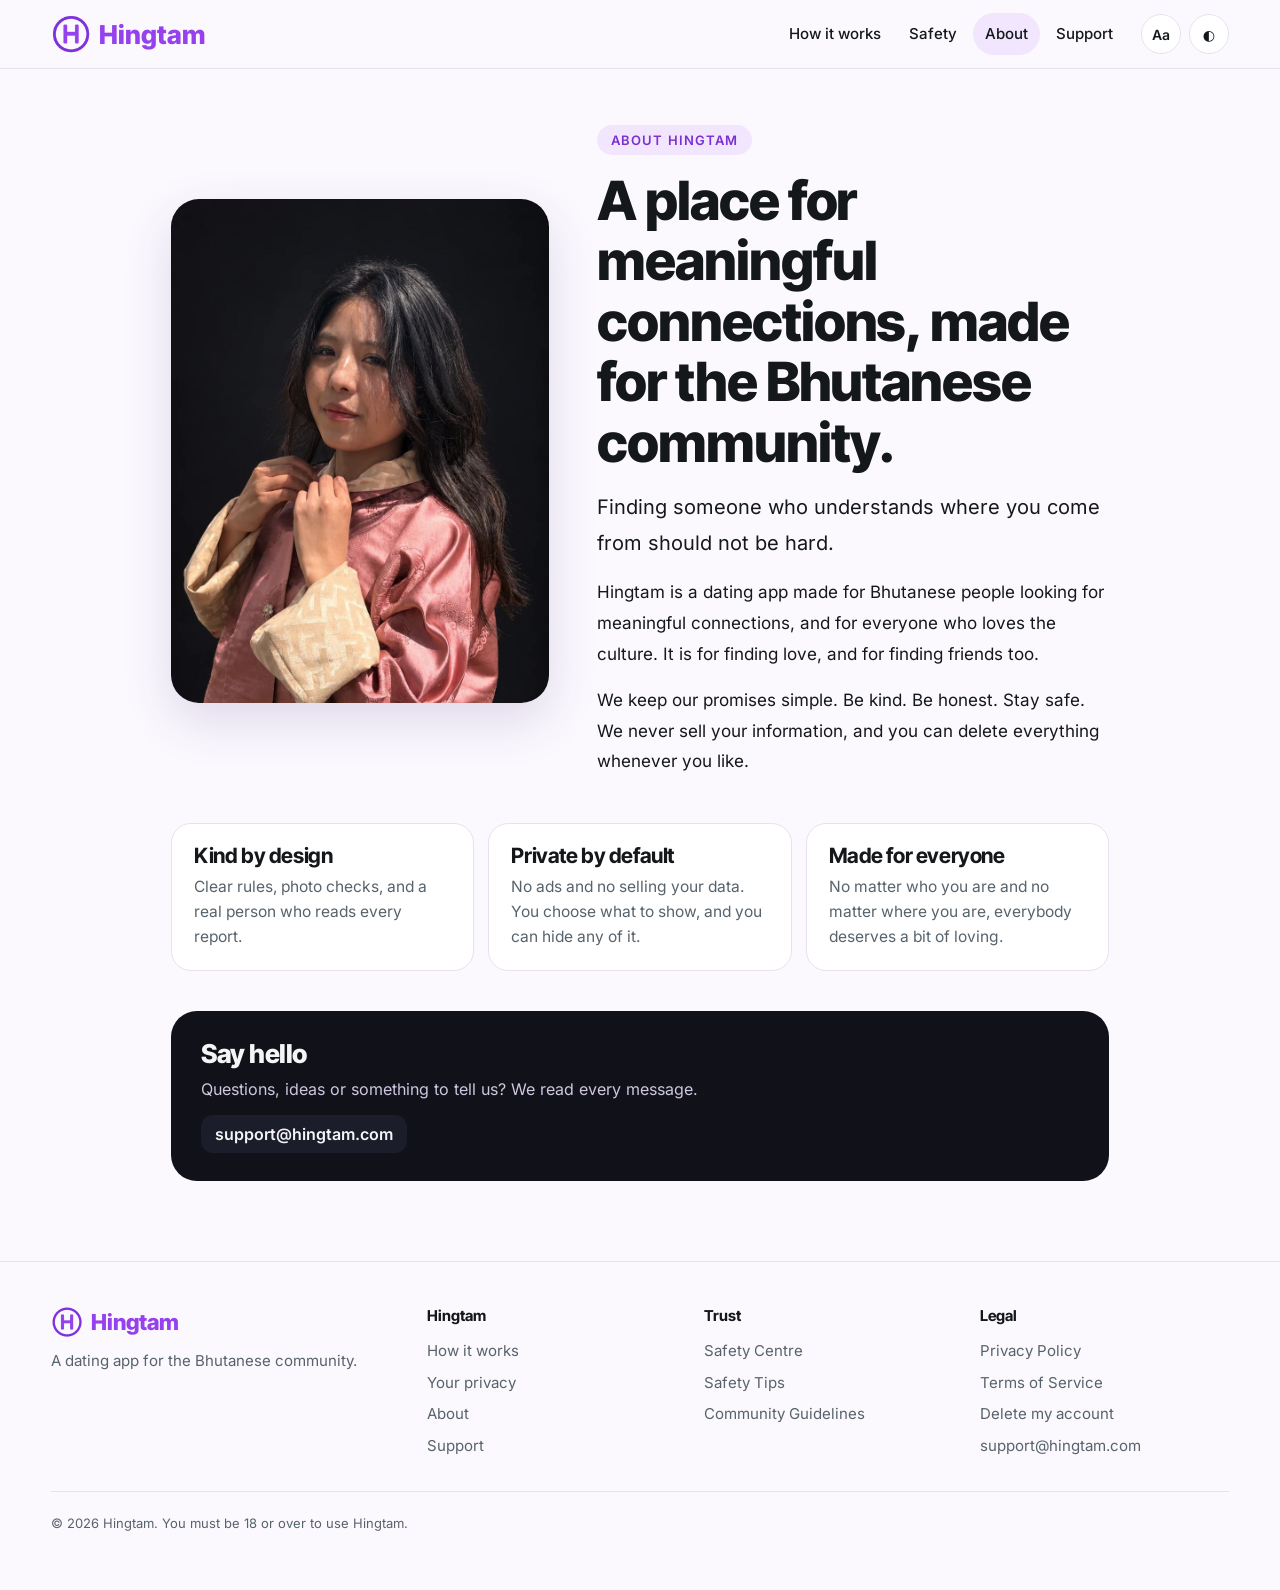
==== about/index.html @ c489e008 "Short versions on Privacy and Terms: a sole proprietorship based in Bhutan Co-Authored-By: Claude So" ====
<!doctype html>
<html lang="en"><head><meta charset="utf-8"><meta name="viewport" content="width=device-width, initial-scale=1"><title>About | Hingtam</title><meta name="description" content="Hingtam is a dating app made for the Bhutanese community and the people who love the culture."><meta name="robots" content="noindex, nofollow"><meta property="og:title" content="About | Hingtam"><meta property="og:description" content="Hingtam is a dating app made for the Bhutanese community and the people who love the culture."><meta property="og:type" content="website"><meta property="og:url" content="https://hingtam.com/about/"><meta property="og:image" content="https://hingtam.com/assets/images/og.jpg"><meta name="twitter:card" content="summary_large_image"><link rel="icon" type="image/png" href="/assets/images/favicon.png"><link rel="preload" href="/assets/fonts/inter-400.woff2" as="font" type="font/woff2" crossorigin><link rel="stylesheet" href="/assets/site.css?v=mvner8sg"><script>if(location.hostname==="puku6157-boop.github.io"){location.replace("https://hingtam.com"+location.pathname.replace(/^\/hingtam-web/,"")+location.search+location.hash)}</script><script>try{var t=localStorage.getItem("hg-theme");if(t==="dark"||t==="light")document.documentElement.setAttribute("data-theme",t)}catch(e){}document.documentElement.classList.add("js")</script></head><body><a class="skip" href="#main">Skip to content</a><header class="site"><div class="wrap bar"><a class="brand" href="/" aria-label="Hingtam home"><img src="/assets/images/logo.png" alt="" width="40" height="40">Hingtam</a><nav class="main" id="mainNav" aria-label="Main"><a href="/#how">How it works</a><a href="/safety-centre/">Safety</a><a href="/about/" aria-current="page">About</a><a href="/support/">Support</a></nav><div class="tools"><button class="tool" id="readBtn" aria-pressed="false" title="Readable text: bigger, clearer letters" aria-label="Readable text">Aa</button><button class="tool" id="themeBtn" title="Switch light or dark" aria-label="Switch light or dark">&#9680;</button><button class="tool menu-btn" id="menuBtn" aria-expanded="false" aria-controls="mainNav" aria-label="Menu">&#9776;</button></div></div></header><main id="main"><div class="wrap narrow"><div class="about"><div class="photo"><img src="/assets/images/hero.jpg" alt="A Hingtam member in traditional dress" width="1000" height="2166"></div><div class="copy"><span class="eyebrow">About Hingtam</span><h1>A place for meaningful connections, made for the Bhutanese community.</h1><p class="first">Finding someone who understands where you come from should not be hard.</p><p>Hingtam is a dating app made for Bhutanese people looking for meaningful connections, and for everyone who loves the culture. It is for finding love, and for finding friends too.</p><p>We keep our promises simple. Be kind. Be honest. Stay safe. We never sell your information, and you can delete everything whenever you like.</p></div></div><div class="vals"><div class="val"><h2>Kind by design</h2><p>Clear rules, photo checks, and a real person who reads every report.</p></div><div class="val"><h2>Private by default</h2><p>No ads and no selling your data. You choose what to show, and you can hide any of it.</p></div><div class="val"><h2>Made for everyone</h2><p>No matter who you are and no matter where you are, everybody deserves a bit of loving.</p></div></div><div class="contact-box"><h2>Say hello</h2><p>Questions, ideas or something to tell us? We read every message.</p><code>support@hingtam.com</code></div></div></main><footer class="site"><div class="wrap"><div class="fcols"><div><a class="brand" href="/" style="font-size:22px"><img src="/assets/images/logo.png" alt="" width="32" height="32">Hingtam</a><p style="margin-top:10px;max-width:22em">A dating app for the Bhutanese community.</p></div><div><h4>Hingtam</h4><a href="/#how">How it works</a><a href="/#privacy">Your privacy</a><a href="/about/">About</a><a href="/support/">Support</a></div><div><h4>Trust</h4><a href="/safety-centre/">Safety Centre</a><a href="/safety-tips/">Safety Tips</a><a href="/community-guidelines/">Community Guidelines</a></div><div><h4>Legal</h4><a href="/privacy/">Privacy Policy</a><a href="/terms/">Terms of Service</a><a href="/delete-account/">Delete my account</a><a href="mailto:support@hingtam.com">support@hingtam.com</a></div></div><div class="fine">&copy; 2026 Hingtam. You must be 18 or over to use Hingtam.</div></div></footer><script src="/assets/site.js?v=mvner8sg" defer></script></body></html>
---- assets/site.css ----
/* Hingtam website styles.
   Palette: brand purple, ink, and two colours from the model photo (silk rose, cream gold).
   Type: Inter Tight for headings, Inter for text, Atkinson Hyperlegible for Readable mode. All fonts are self-hosted. */

@font-face{font-family:'Inter';font-weight:400;font-style:normal;font-display:swap;src:url(/assets/fonts/inter-400.woff2) format('woff2')}
@font-face{font-family:'Inter';font-weight:500;font-style:normal;font-display:swap;src:url(/assets/fonts/inter-500.woff2) format('woff2')}
@font-face{font-family:'Inter';font-weight:600;font-style:normal;font-display:swap;src:url(/assets/fonts/inter-600.woff2) format('woff2')}
@font-face{font-family:'Inter Tight';font-weight:600;font-style:normal;font-display:swap;src:url(/assets/fonts/inter-tight-600.woff2) format('woff2')}
@font-face{font-family:'Inter Tight';font-weight:700;font-style:normal;font-display:swap;src:url(/assets/fonts/inter-tight-700.woff2) format('woff2')}
@font-face{font-family:'Inter Tight';font-weight:800;font-style:normal;font-display:swap;src:url(/assets/fonts/inter-tight-800.woff2) format('woff2')}
@font-face{font-family:'Atkinson Hyperlegible';font-weight:400;font-style:normal;font-display:swap;src:url(/assets/fonts/atkinson-400.woff2) format('woff2')}
@font-face{font-family:'Atkinson Hyperlegible';font-weight:700;font-style:normal;font-display:swap;src:url(/assets/fonts/atkinson-700.woff2) format('woff2')}

:root{
  --bg:#FBF9FE; --surface:#FFFFFF; --ink:#14181B; --muted:#57636C; --line:#E7E1F0;
  --accent:#9542EE; --accent-ink:#FFFFFF; --accent-soft:#F1E6FD; --link:#7A2FD0;
  --rose:#C97D8F; --gold:#E4CD9F; --deep:#101119; --good:#1F7A55; --good-bg:#E1F5EC;
  --bad:#C0394F; --bad-bg:#FBE4E8; --warn:#8A5A00; --warn-bg:#FFF1CF; --mark:#FFE066; --markink:#14181B;
  --shadow:0 18px 50px rgba(60,20,110,.14); --phone-frame:linear-gradient(150deg,#4A4864 0%,#1E1D2C 26%,#0D0D15 52%,#2A2940 78%,#6A6886 100%); --phone-ring:0 0 0 1.5px #A99BD0,0 0 0 3.5px rgba(255,255,255,.85),0 0 0 4.5px rgba(120,96,180,.22),inset 0 0 0 1px rgba(255,255,255,.2); --phone-glow:0 3px 5px rgba(40,20,80,.22),0 26px 40px -14px rgba(60,20,110,.42),0 70px 100px -34px rgba(149,66,238,.42); --phone-key:#5C5A7A;
 --ap-ground:#F6F1FC; --ap-box:#FFFFFF; --ap-line:#CDBDE8; --ap-divider:#EAE3F4; --ap-eyebrow:#7A2FD0; --ap-ink:#14181B; --ap-muted:#4E5963;
  --ap-tagbg:#F6F0FE; --ap-tagline:#D3C0F2; --ap-taginks:#2A1450; --ap-promptbg:#FFF6F9; --ap-promptline:#EFC3D3; --ap-prompteyebrow:#A3174E;
  --ap-sheet:#FFFFFF; --ap-bubble:#F0ECF6; --ap-danger:#C0394F; --ap-shadow:0 1px 2px rgba(60,20,110,.10),0 12px 22px -14px rgba(60,20,110,.38);
  --body:'Inter',system-ui,-apple-system,'Segoe UI',sans-serif;
  --display:'Inter Tight','Inter',system-ui,sans-serif;
}
@media (prefers-color-scheme:dark){:root:not([data-theme="light"]){
  --bg:#101119; --surface:#181925; --ink:#F5F4F7; --muted:#A8A0BE; --line:#2A2838;
  --accent-soft:#2A1B44; --link:#C9A8FF; --good:#6ee0b0; --good-bg:#143528; --bad:#ff8fa0; --bad-bg:#3b1820;
  --warn:#f1c76a; --warn-bg:#3a2c0d; --shadow:0 18px 50px rgba(0,0,0,.5); --ap-ground:#17161F; --ap-box:#262338; --ap-line:rgba(255,255,255,.1); --ap-divider:rgba(255,255,255,.1); --ap-eyebrow:#C9A8FF; --ap-ink:#F5F4F7; --ap-muted:#A8A0BE;
  --ap-tagbg:#9542EE; --ap-tagline:#9542EE; --ap-taginks:#FFFFFF; --ap-promptbg:#262338; --ap-promptline:rgba(255,255,255,.1); --ap-prompteyebrow:#C9A8FF;
  --ap-sheet:#211F30; --ap-bubble:#2B2940; --ap-danger:#FF8FA0; --ap-shadow:0 6px 16px -8px rgba(0,0,0,.7); --phone-frame:linear-gradient(150deg,#6B6988 0%,#34324C 30%,#1E1D2C 52%,#55536F 78%,#8A88A8 100%); --phone-ring:0 0 0 1.5px rgba(214,200,245,.34),inset 0 0 0 1px rgba(255,255,255,.18); --phone-glow:0 0 0 1px rgba(201,168,255,.16),0 36px 80px -18px rgba(149,66,238,.6),0 0 130px rgba(149,66,238,.24); --phone-key:#7C7A99; color-scheme:dark}}
:root[data-theme="dark"]{
  --bg:#101119; --surface:#181925; --ink:#F5F4F7; --muted:#A8A0BE; --line:#2A2838;
  --accent-soft:#2A1B44; --link:#C9A8FF; --good:#6ee0b0; --good-bg:#143528; --bad:#ff8fa0; --bad-bg:#3b1820;
  --warn:#f1c76a; --warn-bg:#3a2c0d; --shadow:0 18px 50px rgba(0,0,0,.5); --ap-ground:#17161F; --ap-box:#262338; --ap-line:rgba(255,255,255,.1); --ap-divider:rgba(255,255,255,.1); --ap-eyebrow:#C9A8FF; --ap-ink:#F5F4F7; --ap-muted:#A8A0BE;
  --ap-tagbg:#9542EE; --ap-tagline:#9542EE; --ap-taginks:#FFFFFF; --ap-promptbg:#262338; --ap-promptline:rgba(255,255,255,.1); --ap-prompteyebrow:#C9A8FF;
  --ap-sheet:#211F30; --ap-bubble:#2B2940; --ap-danger:#FF8FA0; --ap-shadow:0 6px 16px -8px rgba(0,0,0,.7); --phone-frame:linear-gradient(150deg,#6B6988 0%,#34324C 30%,#1E1D2C 52%,#55536F 78%,#8A88A8 100%); --phone-ring:0 0 0 1.5px rgba(214,200,245,.34),inset 0 0 0 1px rgba(255,255,255,.18); --phone-glow:0 0 0 1px rgba(201,168,255,.16),0 36px 80px -18px rgba(149,66,238,.6),0 0 130px rgba(149,66,238,.24); --phone-key:#7C7A99; color-scheme:dark}

*{box-sizing:border-box}
html{scroll-behavior:smooth;scroll-padding-top:90px}
body{margin:0;background:var(--bg);color:var(--ink);font:16px/1.7 var(--body);-webkit-font-smoothing:antialiased}
body[data-readable="1"]{font-family:'Atkinson Hyperlegible',var(--body);font-size:19px;line-height:1.95;letter-spacing:.02em}
body[data-readable="1"] h1,body[data-readable="1"] h2,body[data-readable="1"] h3,body[data-readable="1"] summary{font-family:'Atkinson Hyperlegible',var(--display);letter-spacing:0}
a{color:var(--link)}
h1,h2,h3{font-family:var(--display);line-height:1.12;margin:0;text-wrap:balance;letter-spacing:-.02em}
p{margin:0}
img{max-width:100%}
.wrap{max-width:1560px;margin-inline:auto;padding-inline:clamp(20px,4vw,56px)}
.wrap.narrow{max-width:1040px}
:focus-visible{outline:3px solid var(--accent);outline-offset:3px;border-radius:6px}
.skip{position:absolute;left:-999px;top:8px;background:var(--accent);color:#fff;padding:10px 16px;border-radius:10px;z-index:100;text-decoration:none;font-weight:600}
.skip:focus{left:12px}
.btn{display:inline-flex;align-items:center;gap:8px;border:0;border-radius:999px;padding:13px 22px;font:600 15px var(--body);cursor:pointer;text-decoration:none;transition:transform .15s,box-shadow .15s}
.btn:hover{transform:translateY(-1px)}
.btn.primary{background:var(--accent);color:var(--accent-ink);box-shadow:0 8px 22px rgba(149,66,238,.35)}
.btn.ghost{background:transparent;color:var(--ink);border:1.5px solid var(--line)}
.btn[disabled]{opacity:.6;cursor:default;transform:none}
.card{background:var(--surface);border:1.5px solid var(--line);border-radius:22px;padding:22px}
.eyebrow{display:inline-block;font:600 13px var(--body);letter-spacing:.08em;text-transform:uppercase;color:var(--link);background:var(--accent-soft);padding:7px 14px;border-radius:999px;margin-bottom:16px}
.ph{background:var(--mark);color:var(--markink);font-weight:700;border-radius:4px;padding:0 4px;cursor:help}
mark{background:var(--mark);color:var(--markink);border-radius:3px;padding:0 2px}
.hidden{display:none!important}

/* header and footer */
header.site{position:sticky;top:env(safe-area-inset-top,0px);z-index:30;background:color-mix(in srgb,var(--bg) 88%,transparent);backdrop-filter:blur(10px);border-bottom:1px solid var(--line)}
.bar{display:flex;align-items:center;gap:16px;min-height:68px}
.brand{display:flex;align-items:center;gap:8px;text-decoration:none;color:var(--accent);font:800 26px var(--display)}
.brand img{width:40px;height:40px}
nav.main{display:flex;gap:4px;margin-left:auto;align-items:center}
nav.main a{color:var(--ink);text-decoration:none;font-weight:500;font-size:15px;padding:8px 12px;border-radius:999px}
nav.main a:hover,nav.main a[aria-current="page"]{background:var(--accent-soft)}
.tools{display:flex;gap:8px}
.tool{width:40px;height:40px;border-radius:50%;border:1.5px solid var(--line);background:var(--surface);color:var(--ink);cursor:pointer;font:700 14px var(--body);display:grid;place-items:center}
.tool[aria-pressed="true"]{background:var(--accent);color:#fff;border-color:var(--accent)}
.menu-btn{display:none}
@media (max-width:900px){
  nav.main{position:absolute;left:0;right:0;top:100%;flex-direction:column;align-items:stretch;background:var(--bg);border-bottom:1px solid var(--line);padding:10px 20px 16px;display:none;gap:0}
  nav.main.open{display:flex}
  nav.main a{padding:13px 8px;border-radius:10px}
  .menu-btn{display:grid}
  .bar{position:relative}
  .tools{margin-left:auto}
}
.weave{--gut:clamp(20px,4vw,56px);height:2px;width:calc(100% - 2*var(--gut));max-width:calc(1560px - 2*var(--gut));margin-inline:auto;margin-top:72px;border-radius:2px;background:linear-gradient(90deg,transparent,var(--accent) 14%,var(--accent) 86%,transparent)}
.weave.thin{height:1px}
footer.site{border-top:1px solid var(--line);margin-top:80px;padding-block:44px 56px;color:var(--muted);font-size:15px}
.fcols{display:grid;grid-template-columns:1.4fr repeat(3,1fr);gap:28px}
.fcols h4{margin:0 0 10px;color:var(--ink);font:700 15px var(--display)}
.fcols a{display:block;color:var(--muted);text-decoration:none;padding:3px 0}
.fcols a:hover{color:var(--link);text-decoration:underline}
.fcols a.brand{display:flex;align-items:center;gap:8px;padding:0;color:var(--accent)}
.fcols a.brand:hover{color:var(--accent);text-decoration:none}
.fcols a.brand img{width:32px;height:32px;flex:none}
.fine{margin-top:30px;padding-top:20px;border-top:1px solid var(--line);font-size:13px}
@media (max-width:860px){.fcols{grid-template-columns:1fr 1fr}}

/* shared page head */
.pagehead{padding-block:46px 14px}
h1.big{font-size:clamp(36px,5.4vw,60px);font-weight:800}
.lead{font-size:19px;color:var(--muted);max-width:36em;margin-top:14px}
section.block{padding-block:56px 6px}
.sh{max-width:40em;margin-bottom:24px}
.sh h2{font-size:clamp(28px,3.8vw,42px);font-weight:800}
.sh p{color:var(--muted);margin-top:10px;font-size:17px}

/* home hero */
.hero{padding-block:56px 40px}
.hero-grid{display:grid;grid-template-columns:1.05fr .95fr;gap:40px;align-items:center}
h1.hero-h{font-size:clamp(40px,5.6vw,66px);font-weight:800}
h1.hero-h .h1a{display:block;white-space:nowrap;font-size:min(1em,8.4vw)}
h1.hero-h em{display:block;font-style:normal;color:var(--accent);font-size:clamp(25px,3.1vw,38px);font-weight:700;line-height:1.2;margin-top:16px;letter-spacing:-.01em}
.cta-row{display:flex;flex-wrap:wrap;gap:12px;margin-top:26px}
.store{display:flex;flex-direction:column;justify-content:center;background:var(--deep);color:#fff;border-radius:14px;padding:9px 18px;min-width:168px;opacity:.92}
.store small{font-size:11px;opacity:.75;line-height:1.1}
.store b{font:600 17px var(--display);line-height:1.2}
.points{display:flex;flex-wrap:wrap;gap:8px 18px;margin-top:22px;color:var(--muted);font-size:14px;list-style:none;padding:0}
.points li::before{content:"\2713";color:var(--accent);font-weight:700;margin-right:6px}

/* phone */
.stage{display:grid;place-items:center;position:relative}
.stage::before{content:"";position:absolute;inset:6% 4%;border-radius:40px;background:radial-gradient(60% 60% at 30% 25%,var(--rose),transparent 70%),radial-gradient(60% 60% at 75% 80%,var(--accent),transparent 70%);opacity:.28;filter:blur(30px)}
.phone{position:relative;width:min(290px,78vw);aspect-ratio:9/18.6;border-radius:42px;background:var(--phone-frame);padding:10px;box-shadow:var(--phone-ring),var(--phone-glow)}
.phone::before{content:"";position:absolute;right:-3px;top:23%;width:3px;height:66px;border-radius:0 3px 3px 0;background:var(--phone-key)}
.phone::after{content:"";position:absolute;left:-3px;top:19%;width:3px;height:30px;border-radius:3px 0 0 3px;background:var(--phone-key);box-shadow:0 52px 0 var(--phone-key),0 100px 0 var(--phone-key)}
.phone.sm{width:min(270px,76vw)}
.screen{position:relative;width:100%;height:100%;border-radius:33px;overflow:hidden;background:var(--surface);touch-action:pan-y;box-shadow:0 0 0 3px #07070D}
.notch{position:absolute;top:8px;left:50%;transform:translateX(-50%);width:84px;height:22px;border-radius:12px;background:var(--deep);z-index:5}
.deck{position:absolute;inset:0;background:var(--deep)}
.card-p{position:absolute;inset:0;background-size:cover;background-position:center top;cursor:grab;user-select:none;touch-action:pan-y;will-change:transform}
.card-p.dragging{cursor:grabbing}
.card-p::after{content:"";position:absolute;inset:0;background:linear-gradient(to top,rgba(10,8,18,.92) 0%,rgba(10,8,18,.55) 28%,transparent 55%)}
.card-p .info{position:absolute;left:16px;right:16px;bottom:84px;z-index:2;color:#fff}
.card-p .nm{font:700 25px var(--display)}
.card-p .nm span{font-weight:500}
.card-p .meta{font-size:13px;opacity:.9;margin-top:2px}
.chips{display:flex;flex-wrap:wrap;gap:6px;margin-top:10px}
.chip{font-size:12px;font-weight:500;padding:5px 10px;border-radius:999px;background:rgba(255,255,255,.2);backdrop-filter:blur(6px);color:#fff}
.stamp{position:absolute;top:70px;z-index:3;padding:4px 12px;border:3px solid;border-radius:10px;font:800 24px var(--display);letter-spacing:.06em;opacity:0;transform:rotate(-12deg)}
.stamp.like{left:16px;color:#37d69b;border-color:#37d69b}
.stamp.pass{right:16px;color:#ff7a8a;border-color:#ff7a8a;transform:rotate(12deg)}
.actions{position:absolute;left:0;right:0;bottom:14px;display:flex;justify-content:center;gap:20px;z-index:20}
.act{width:56px;height:56px;border-radius:50%;border:1px solid #E9E1F7;background:#fff;cursor:pointer;box-shadow:0 2px 8px rgba(0,0,0,.25);display:grid;place-items:center;padding:0;transition:transform .12s}
.act:active{transform:scale(.88)}
.stamp.super{left:50%;right:auto;top:70px;color:#fff;border-color:#d9b8ff;background:rgba(107,47,179,.88);white-space:nowrap;font-size:22px;transform:translateX(-50%) rotate(-8deg)}
.sample{font-size:12px;color:var(--muted);text-align:center;margin-top:14px}

/* match scene: the app's match moment, moved by home.js */
.match{align-items:center}
.mpoints{display:grid;gap:10px;list-style:none;padding:0;margin-top:22px;color:var(--muted);font-size:16px;max-width:30em}
.mpoints li{padding-left:26px;position:relative}
.mpoints li::before{content:"\2713";position:absolute;left:0;color:var(--accent);font-weight:700}
.mscene{container-type:size;background:#0C0A14;--cw:38cqw;--ch:calc(var(--cw)*1.36);--cy:calc(48px + var(--ch)/2);user-select:none}
.mscene .m-bg{position:absolute;inset:0;background:linear-gradient(#4B1D8F,#24123F 45%,#0C0A14)}
.mscene .m-defs{position:absolute;width:0;height:0}
.mscene .m-at{position:absolute;left:50%;top:var(--cy);width:0;height:0}
.m-flash{position:absolute;left:-38cqw;top:-38cqw;width:76cqw;height:76cqw;border-radius:50%;opacity:0;background:radial-gradient(circle,#fff 0,rgba(255,224,170,.85) 20%,rgba(180,110,255,.4) 48%,rgba(180,110,255,0) 70%)}
.m-ring{position:absolute;left:calc(var(--cw)/-2);top:calc(var(--cw)/-2);width:var(--cw);height:var(--cw);border-radius:50%;border:2px solid rgba(255,255,255,.85);opacity:0}
.m-card{position:absolute;left:calc(var(--cw)/-2);top:calc(var(--ch)/-2);width:var(--cw);height:var(--ch);border-radius:14px;border:2px solid #fff;overflow:hidden;background:#2B2540;box-shadow:0 10px 22px rgba(0,0,0,.5)}
.m-card img{display:block;width:100%;height:100%;object-fit:cover}
.m-card::after{content:"";position:absolute;left:0;right:0;bottom:0;height:42%;background:linear-gradient(transparent,rgba(10,6,20,.88))}
.m-card span{position:absolute;left:7px;right:7px;bottom:6px;z-index:2;color:#fff;font:700 3.4cqw var(--display);white-space:nowrap}
.m-l{z-index:2;transform:translate(calc(var(--cw)*-.4),10px) rotate(-9deg)}
.m-r{z-index:3;transform:translate(calc(var(--cw)*.4),-8px) rotate(8deg)}
.m-r span{text-align:right}
.m-heart{position:absolute;z-index:5;left:-15px;top:calc(var(--ch)/2 - 10px);width:30px;height:30px;border-radius:50%;background:#fff;display:grid;place-items:center;box-shadow:0 5px 12px rgba(0,0,0,.4)}
.m-petals{pointer-events:none;overflow:visible}
.m-p{position:absolute;left:0;top:0;will-change:transform,opacity}
.m-p svg{display:block}
.m-text{position:absolute;left:6cqw;right:6cqw;top:calc(var(--cy) + var(--ch)/2 + 28px);text-align:center;color:#fff}
.m-text h3{font:700 9.2cqw/1.1 var(--display)}
.m-text p{font-size:4.2cqw;opacity:.8;margin-top:6px}
.m-starters{display:flex;flex-direction:column;align-items:center;gap:6px;margin-top:14px}
.m-starters span{font:600 3.5cqw/1.25 var(--body);padding:6px 11px;border-radius:999px;border:1px solid rgba(255,255,255,.3);background:rgba(255,255,255,.1)}
.m-bottom{position:absolute;left:6cqw;right:6cqw;bottom:12px;text-align:center}
.m-send{display:grid;place-items:center;height:44px;border-radius:999px;background:var(--accent);color:#fff;font:600 4.4cqw var(--body);box-shadow:0 6px 16px rgba(149,66,238,.55)}
.m-keep{padding:10px 0 2px;color:rgba(255,255,255,.8);font:600 4cqw var(--body)}
/* before the scene is played, everything waits out of sight; home.js removes m-armed when it finishes */
.mscene.m-armed .m-card,.mscene.m-armed .m-heart,.mscene.m-armed .m-bg,.mscene.m-armed .m-text h3,.mscene.m-armed .m-text p,.mscene.m-armed .m-starters span,.mscene.m-armed .m-bottom{opacity:0}

/* tour */
.how{display:grid;grid-template-columns:1fr auto;gap:48px;align-items:center}
.steps{display:grid;gap:12px;max-width:520px}
.step{text-align:left;width:100%;border:1.5px solid var(--line);background:var(--surface);color:var(--ink);border-radius:18px;padding:18px 20px;cursor:pointer;font:inherit;transition:border-color .2s,box-shadow .2s}
.step h3{font-size:20px;font-weight:700}
.step p{color:var(--muted);font-size:15px;margin-top:4px}
.step[aria-selected="true"]{border-color:var(--accent);box-shadow:0 10px 30px rgba(149,66,238,.16)}
.step .bar-p{height:3px;border-radius:3px;background:var(--line);margin-top:12px;overflow:hidden}
.step .bar-p i{display:block;height:100%;width:0;background:var(--accent)}
.step[aria-selected="true"] .bar-p i{animation:fill 6s linear forwards}
.paused .step[aria-selected="true"] .bar-p i{animation:none;width:100%}
@keyframes fill{to{width:100%}}
.panel{display:none;position:absolute;inset:0;background:var(--surface);overflow:hidden}
.panel.on{display:block}
/* the four tour screens: built like the app's own (tall photo with detail cards under it, chat with avatar and message bar, the report sheet) */
.panel.ap{background:var(--ap-ground);color:var(--ap-ink);container-type:size;font-family:var(--body)}
.ap-scroll{position:absolute;left:0;right:0;top:0}
.panel.on .ap-scroll.s0{animation:ap-s0 6s ease-in-out forwards}
.panel.on .ap-scroll.s1{animation:ap-s1 6s ease-in-out forwards}
@keyframes ap-s0{0%,26%{transform:translateY(0)}68%,100%{transform:translateY(-56cqh)}}
@keyframes ap-s1{0%,26%{transform:translateY(0)}72%,100%{transform:translateY(-28cqh)}}
.ap-hero{position:relative;height:78cqh;background-size:cover;background-position:center top}
.ap-hero.short{height:46cqh}
.ap-shade{position:absolute;left:0;right:0;bottom:0;height:46%;background:linear-gradient(rgba(8,6,16,0),rgba(8,6,16,.5) 50%,rgba(8,6,16,.86))}
.ap-info{position:absolute;left:5cqw;bottom:4.4cqw;color:#fff;text-shadow:0 1px 6px rgba(0,0,0,.45)}
.ap-info b{display:block;font:700 6.2cqw/1.1 var(--display)}
.ap-info span{display:inline-flex;align-items:center;gap:1.2cqw;margin-top:1cqw;font-size:3.6cqw;opacity:.92}
.ap-track{position:absolute;right:2.4cqw;top:46px;height:15cqh;width:6px;border-radius:3px;border:1px solid rgba(255,255,255,.5);background:rgba(0,0,0,.35)}
.ap-track i{display:block;width:4px;height:34%;border-radius:2px;background:#fff}
.ap-pad{display:grid;gap:2.8cqw;padding:3.4cqw 4.4cqw 5cqw;background:var(--ap-ground)}
.ap-card{padding:3.4cqw 3.8cqw;border:1px solid var(--ap-line);border-radius:4.6cqw;background:var(--ap-box);box-shadow:var(--ap-shadow)}
.ap-card small{display:block;margin-bottom:1.6cqw;font:600 2.9cqw var(--body);letter-spacing:.09em;text-transform:uppercase;color:var(--ap-eyebrow)}
.ap-card.prompt{background:var(--ap-promptbg);border-color:var(--ap-promptline)}
.ap-card.prompt small{color:var(--ap-prompteyebrow)}
.ap-big{font:600 4.5cqw/1.3 var(--display)}
.ap-text{font-size:4cqw;line-height:1.4}
.ap-tags{display:flex;flex-wrap:wrap;gap:1.6cqw}
.ap-tags span{padding:1.2cqw 2.8cqw;border:1px solid var(--ap-tagline);border-radius:999px;background:var(--ap-tagbg);font:600 3.4cqw var(--body);color:var(--ap-taginks)}
.ap-btn{padding:4cqw;text-align:center;font:600 3.7cqw var(--body)}
.ap-facts div{display:flex;justify-content:space-between;padding:1.3cqw 0;font-size:3.7cqw}
.ap-facts span{color:var(--ap-muted)}
.ap-facts b{font-weight:600}
/* chat */
.ap-chat-head{position:absolute;left:0;right:0;top:0;display:flex;align-items:center;gap:2.4cqw;padding:40px 3.6cqw 2.4cqw;border-bottom:1px solid var(--ap-divider);background:var(--ap-ground)}
.ap-back{display:grid;place-items:center;width:6cqw;color:var(--ap-ink)}
.ap-ava{position:relative;flex:none;width:10.4cqw;height:10.4cqw;border-radius:50%;background-size:cover;background-position:50% 22%}
.ap-ava i{position:absolute;right:-1px;bottom:-1px;width:3.2cqw;height:3.2cqw;border:2px solid var(--ap-ground);border-radius:50%;background:#37D69B}
.ap-who{flex:1;min-width:0;line-height:1.15}
.ap-who b{display:block;font:700 4.6cqw var(--display)}
.ap-who small{font-size:3cqw;color:var(--ap-muted)}
.ap-more{display:grid;place-items:center;width:9cqw;height:9cqw;border:1.5px solid var(--ap-line);border-radius:50%;background:var(--ap-box);color:var(--ap-ink)}
.ap-msgs{position:absolute;left:0;right:0;top:calc(40px + 10.4cqw + 4.8cqw + 1px);display:flex;flex-direction:column;gap:1.8cqw;padding:3.6cqw 4cqw}
.ap-b{max-width:78%;padding:2.4cqw 3.4cqw;border-radius:4cqw;font-size:3.7cqw;line-height:1.35}
.ap-b.in{align-self:flex-start;background:var(--ap-bubble)}
.ap-b.out{align-self:flex-end;background:linear-gradient(135deg,#A25AF2,#8236DE);color:#fff}
.ap-b.gone{align-self:flex-start;border:1px dashed var(--ap-line);background:transparent;color:var(--ap-muted);font-style:italic}
.ap-quote{display:block;margin-bottom:1cqw;padding-left:2cqw;border-left:2px solid rgba(255,255,255,.45);font-size:3cqw;opacity:.85}
.ap-time{align-self:flex-end;margin:-.6cqw 1cqw 0;font-size:2.8cqw;color:var(--ap-muted)}
.ap-composer{position:absolute;left:0;right:0;bottom:0;display:flex;align-items:center;gap:2cqw;padding:2.4cqw 3.6cqw 3.4cqw;border-top:1px solid var(--ap-divider);background:var(--ap-ground)}
.ap-camera,.ap-sendbtn{display:grid;place-items:center;flex:none;width:9.6cqw;height:9.6cqw;border-radius:50%}
.ap-camera{background:var(--accent-soft);color:var(--link)}
.ap-sendbtn{background:var(--accent);color:#fff}
.ap-input{flex:1;padding:2.6cqw 3.6cqw;border:1.5px solid var(--ap-line);border-radius:999px;background:var(--ap-box);font-size:3.7cqw;color:var(--ap-muted)}
/* report and block sheet */
.ap-bg{position:absolute;inset:0;background-size:cover;background-position:center}
.ap-dim{position:absolute;inset:0;background:rgba(0,0,0,.5)}
.ap-sheet{position:absolute;left:3.6cqw;right:3.6cqw;bottom:3.6cqw;padding:2cqw 5cqw 3cqw;border:1px solid var(--ap-line);border-radius:6cqw;background:var(--ap-sheet)}
.ap-grab{display:block;width:10cqw;height:4px;margin:0 auto 1.4cqw;border-radius:2px;background:var(--ap-line)}
.ap-row{display:flex;align-items:center;gap:3cqw;padding:3cqw 0;border-bottom:1px solid var(--ap-divider);color:var(--ap-muted)}
.ap-chip{display:grid;place-items:center;flex:none;width:9.4cqw;height:9.4cqw;border-radius:3cqw;background:var(--accent-soft);color:var(--link)}
.ap-row.danger .ap-chip{background:rgba(192,57,79,.14);color:var(--ap-danger)}
.ap-row.danger b{color:var(--ap-danger)}
.ap-rt{flex:1;min-width:0}
.ap-rt b{display:block;font:600 3.9cqw var(--body);color:var(--ap-ink)}
.ap-rt small{display:block;font-size:3cqw;line-height:1.25;color:var(--ap-muted)}
.ap-cancel{margin-top:1.4cqw;padding:3.4cqw 0;text-align:center;font:600 3.9cqw var(--body);color:var(--ap-ink)}
.ap-st{margin:1cqw 0 .6cqw;text-align:center;font:700 5cqw var(--display)}
.ap-sx{margin-bottom:1.4cqw;text-align:center;font-size:3.1cqw;line-height:1.3;color:var(--ap-muted)}
.ap-radio{display:flex;align-items:center;gap:3cqw;padding:2.8cqw 0;border-top:1px solid var(--ap-divider);font:500 3.7cqw var(--body)}
.ap-radio i{flex:none;width:5cqw;height:5cqw;border:2px solid var(--ap-line);border-radius:50%}
.ap-radio.on i{border-color:var(--accent);background:radial-gradient(circle,#fff 0 28%,var(--accent) 32%)}
.ap-send{margin-top:1.4cqw;padding:3.6cqw 0;border-radius:999px;background:#C0394F;text-align:center;font:600 3.9cqw var(--body);color:#fff}
.ap-sheet.step2{opacity:0}
.panel.on .ap-sheet.step1{animation:ap-step1 6s ease-in-out forwards}
.panel.on .ap-sheet.step2{animation:ap-step2 6s ease-in-out forwards}
@keyframes ap-step1{0%,42%{opacity:1;transform:none}52%,100%{opacity:0;transform:translateY(10px)}}
@keyframes ap-step2{0%,46%{opacity:0;transform:translateY(14px)}60%,100%{opacity:1;transform:none}}

/* privacy playground */
.play{display:grid;grid-template-columns:1fr auto;gap:48px;align-items:center}
.toggles{display:grid;gap:12px;max-width:520px}
.trow{display:flex;gap:16px;align-items:center;justify-content:space-between;background:var(--surface);border:1.5px solid var(--line);border-radius:18px;padding:16px 18px}
.trow b{display:block;font:700 17px var(--display)}
.trow span{color:var(--muted);font-size:14px}
.sw{flex:none;width:56px;height:32px;border-radius:999px;border:0;background:var(--line);position:relative;cursor:pointer;transition:background .25s}
.sw::after{content:"";position:absolute;top:4px;left:4px;width:24px;height:24px;border-radius:50%;background:#fff;box-shadow:0 2px 5px rgba(0,0,0,.3);transition:transform .35s cubic-bezier(.34,1.56,.64,1),background .25s}
.sw[aria-checked="true"]{background:color-mix(in srgb,var(--accent) 28%,var(--line))}
.sw[aria-checked="true"]::after{transform:translateX(24px);background:var(--accent)}
.range{padding:16px 18px;border:1.5px solid var(--line);border-radius:18px;background:var(--surface)}
.range b{display:block;font:700 17px var(--display)}
.range input{width:100%;accent-color:var(--accent);margin-top:12px}
.pv .hid{position:absolute;inset:0;z-index:6;display:none;place-items:center;text-align:center;padding:24px;background:rgba(16,17,25,.82);backdrop-filter:blur(8px);color:#fff;font:600 17px var(--display)}
.pv.hidden .hid{display:grid}
.act-dot{display:none;align-items:center;gap:6px;font-size:12px;color:#fff;margin-top:6px}
.act-dot::before{content:"";width:9px;height:9px;border-radius:50%;background:#37d69b;box-shadow:0 0 0 4px rgba(55,214,155,.25)}
.pv.active .act-dot{display:flex}

/* tiles */
.tiles{display:grid;grid-template-columns:repeat(auto-fit,minmax(150px,1fr));gap:14px}
.tile{position:relative;aspect-ratio:3/4;border-radius:22px;overflow:hidden;color:#fff;display:flex;align-items:flex-end;padding:14px;font:700 19px var(--display);transition:transform .35s cubic-bezier(.34,1.56,.64,1);box-shadow:0 10px 26px rgba(0,0,0,.18)}
.tile img{position:absolute;inset:0;width:100%;height:100%;object-fit:cover}
.tile::after{content:"";position:absolute;inset:0;background:linear-gradient(to top,rgba(10,8,18,.78),transparent 55%)}
.tile span{position:relative;z-index:1}
.tile:hover,.tile:focus-visible{transform:translateY(-6px) rotate(-1.2deg)}
.more{margin-top:20px;display:flex;flex-wrap:wrap;gap:8px}
.more span{padding:8px 14px;border-radius:999px;border:1.5px solid var(--line);background:var(--surface);font-size:14px}

/* cards row */
.cards3{display:grid;grid-template-columns:repeat(auto-fit,minmax(240px,1fr));gap:16px}
.scard{background:var(--surface);border:1.5px solid var(--line);border-radius:22px;padding:24px}
.scard .ic{width:46px;height:46px;border-radius:14px;background:var(--accent-soft);display:grid;place-items:center;font:800 20px var(--display);color:var(--link);margin-bottom:14px}
.scard h3{font-size:21px;font-weight:700}
.scard p{color:var(--muted);margin-top:8px;font-size:15px}
.scard a{display:inline-block;margin-top:12px;font-weight:600;font-size:15px}

/* faq */
.faq{max-width:780px}
details.q{border-bottom:1.5px solid var(--line);padding:6px 0}
details.q summary{cursor:pointer;list-style:none;font:700 19px var(--display);padding:16px 36px 16px 0;position:relative}
details.q summary::-webkit-details-marker{display:none}
details.q summary::after{content:"+";position:absolute;right:6px;top:50%;transform:translateY(-50%);font:600 26px var(--body);color:var(--accent);transition:transform .25s}
details.q[open] summary::after{transform:translateY(-50%) rotate(45deg)}
details.q p{color:var(--muted);padding:0 0 16px;max-width:42em}
.faq-search{margin:0 0 20px;max-width:420px}
.faq-search input{width:100%;padding:12px 18px;border-radius:999px;border:1.5px solid var(--line);background:var(--surface);color:var(--ink);font:16px var(--body)}

/* final cta */
.final{background:var(--deep);color:#F5F4F7;border-radius:32px;padding:clamp(28px,6vw,64px);display:grid;gap:14px;justify-items:start}
.final h2{font-size:clamp(30px,4.5vw,48px);font-weight:800;max-width:14em}
.final p{color:#cfc7e0;max-width:34em}

/* legal pages */
.doctabs{display:flex;flex-wrap:wrap;gap:8px;margin-top:6px}
.doctabs a{border:1.5px solid var(--line);background:var(--surface);color:var(--ink);border-radius:999px;padding:10px 18px;font:600 15px var(--body);text-decoration:none}
.doctabs a[aria-current="page"]{background:var(--accent);color:#fff;border-color:var(--accent)}
.title-row{display:flex;flex-wrap:wrap;gap:14px 24px;align-items:flex-end;justify-content:space-between;margin-top:26px}
h1.doc{font-size:clamp(34px,5vw,54px);font-weight:800}
.upd{color:var(--muted);font-size:14px;margin-top:8px}
.controls{display:flex;flex-wrap:wrap;gap:12px;align-items:center}
.seg{display:none;border:1.5px solid var(--line);border-radius:999px;overflow:hidden;background:var(--surface)}
.js .seg{display:inline-flex}
.seg button{border:0;background:transparent;color:var(--ink);padding:10px 16px;font:600 14px var(--body);cursor:pointer}
.seg button[aria-pressed="true"]{background:var(--accent-soft);color:var(--link)}
.search{position:relative;display:none}
.js .search{display:block}
.search input{padding:11px 16px 11px 40px;border-radius:999px;border:1.5px solid var(--line);background:var(--surface);color:var(--ink);font:15px var(--body);width:min(260px,100%)}
.search::before{content:"\1F50D";position:absolute;left:14px;top:50%;transform:translateY(-50%);font-size:14px;opacity:.7}
.found{font-size:13px;color:var(--muted);margin-top:8px;min-height:1.3em}
.layout{display:grid;grid-template-columns:260px 1fr;gap:44px;padding-block:26px 40px;align-items:start}
.toc{position:sticky;top:90px;max-height:calc(100vh - 110px);overflow:auto;padding-right:6px}
.toc h4{margin:0 0 10px;font:700 13px var(--body);letter-spacing:.08em;text-transform:uppercase;color:var(--muted)}
.toc a{display:block;color:var(--muted);text-decoration:none;font-size:14.5px;line-height:1.35;padding:8px 12px;border-left:3px solid var(--line);margin-left:2px}
.toc a:hover{color:var(--ink)}
.toc a.on{color:var(--link);border-left-color:var(--accent);background:var(--accent-soft);font-weight:600;border-radius:0 10px 10px 0}
.toc a.dim{opacity:.35}
.jump{display:none}
.summary{background:var(--accent-soft);border:1.5px solid color-mix(in srgb,var(--accent) 30%,var(--line));border-radius:22px;padding:22px 24px;margin-bottom:30px}
.summary h2{font-size:21px;font-weight:700;margin-bottom:10px}
.summary ul{margin:0;padding-left:20px}
.summary li{margin:6px 0}
.intro p{margin-bottom:14px;max-width:44em}
.sec{padding:26px 0;border-bottom:1px solid var(--line)}
.sec h2{font-size:clamp(22px,2.6vw,29px);font-weight:700}
.plain{display:none;margin-top:12px;background:var(--surface);border:1.5px solid var(--line);border-left:5px solid var(--accent);border-radius:14px;padding:12px 16px;font-size:16px}
.js .plain{display:block}
.plain b{color:var(--link);font-size:12px;letter-spacing:.07em;text-transform:uppercase;display:block;margin-bottom:2px}
.more-btn{display:none;margin-top:12px;border:0;background:none;color:var(--link);font:600 14px var(--body);cursor:pointer;padding:6px 0}
.full{margin-top:12px;max-width:44em}
.full p{margin:12px 0}
.full h3{font-size:18px;font-weight:700;margin:20px 0 6px}
.full ul{margin:8px 0;padding-left:22px}
.full li{margin:7px 0}
.mode-short .sec .plain{display:block}
.mode-short .sec:not(.open) .full{display:none}
.mode-short .sec:not(.open) .more-btn{display:block}
.mode-full .plain{display:none}
.mode-search .plain{display:block}
.hist{margin-top:34px;border:1.5px solid var(--line);border-radius:16px;padding:6px 18px;background:var(--surface)}
.hist summary{cursor:pointer;font:700 16px var(--display);padding:12px 0}
.hist p{color:var(--muted);font-size:14.5px;padding-bottom:12px}
.others{margin-top:30px;display:grid;grid-template-columns:repeat(auto-fit,minmax(200px,1fr));gap:12px}
.others a{display:block;text-decoration:none;border:1.5px solid var(--line);background:var(--surface);border-radius:16px;padding:16px 18px;color:var(--ink)}
.others a b{display:block;font:700 17px var(--display)}
.others a span{color:var(--muted);font-size:14px}
.others a:hover{border-color:var(--accent)}
@media (max-width:860px){
  .layout{grid-template-columns:1fr;gap:10px}
  .toc{display:none}
  .js .jump{display:block;margin:6px 0 8px}
  .jump select{width:100%;padding:12px 14px;border-radius:12px;border:1.5px solid var(--line);background:var(--surface);color:var(--ink);font:15px var(--body)}
}

/* safety centre */
.quick{display:flex;flex-wrap:wrap;gap:10px;margin-top:22px}
.quick a{text-decoration:none;border:1.5px solid var(--line);background:var(--surface);color:var(--ink);padding:10px 16px;border-radius:999px;font-weight:600;font-size:14.5px}
.quick a:hover{border-color:var(--accent);color:var(--link)}
.tl{display:grid;grid-template-columns:1fr 1.15fr;gap:22px;align-items:start}
.tbtns{display:grid;gap:10px}
.tbtn{text-align:left;width:100%;border:1.5px solid var(--line);background:var(--surface);color:var(--ink);border-radius:18px;padding:16px 18px;cursor:pointer;font:inherit}
.tbtn b{display:block;font:700 18px var(--display)}
.tbtn span{color:var(--muted);font-size:14.5px}
.tbtn[aria-selected="true"]{border-color:var(--accent);box-shadow:0 10px 26px rgba(149,66,238,.15)}
.tpanel h3{font-size:24px;font-weight:800}
.tpanel p{color:var(--muted);margin-top:10px}
.mock{margin-top:16px;border:1.5px solid var(--line);border-radius:18px;background:var(--bg);padding:14px;max-width:340px}
.mock .row{display:flex;justify-content:space-between;align-items:center;gap:10px;padding:10px 12px;border:1px solid var(--line);border-radius:12px;background:var(--surface);margin-top:8px;font-size:14px}
.mock .row.sel{border-color:var(--accent);background:var(--accent-soft);font-weight:600}
.mock h4{margin:0;font:700 15px var(--display)}
.pill{font-size:12px;font-weight:700;border-radius:999px;padding:3px 10px;background:var(--accent-soft);color:var(--link);white-space:nowrap}
.pill.g{background:var(--good-bg);color:var(--good)}
.pill.b{background:var(--bad-bg);color:var(--bad)}
.walk{display:grid;grid-template-columns:1fr 1fr;gap:22px;align-items:stretch}
.wsteps{display:grid;gap:10px}
.ws{text-align:left;border:1.5px solid var(--line);background:var(--surface);color:var(--ink);border-radius:18px;padding:14px 18px;cursor:pointer;font:inherit;display:grid;grid-template-columns:auto 1fr;gap:14px;align-items:center}
.ws .n{width:34px;height:34px;border-radius:50%;background:var(--accent-soft);color:var(--link);display:grid;place-items:center;font:700 16px var(--display)}
.ws b{display:block;font:700 17px var(--display)}
.ws .sub{color:var(--muted);font-size:14.5px}
.ws[aria-selected="true"]{border-color:var(--accent);box-shadow:0 10px 26px rgba(149,66,238,.15)}
.ws[aria-selected="true"] .n{background:var(--accent);color:#fff}
.ws.done .n{background:var(--good-bg);color:var(--good)}
.stage2{min-height:260px;display:grid;align-content:center}
.stage2 .bigt{font:700 20px var(--display)}
.stage2 .note{margin-top:10px;color:var(--muted);font-size:14.5px}
.spin{width:22px;height:22px;border-radius:50%;border:3px solid var(--line);border-top-color:var(--accent);animation:sp 1s linear infinite;display:inline-block;vertical-align:-5px;margin-right:8px}
@keyframes sp{to{transform:rotate(360deg)}}
.playrow{display:flex;gap:10px;margin-top:14px;align-items:center;flex-wrap:wrap}
.qz .qt{font:700 20px var(--display);margin-bottom:12px}
.chat{display:grid;gap:6px;margin-bottom:14px}
.b{max-width:86%;padding:10px 14px;border-radius:18px;font-size:15px;line-height:1.45}
.b.in{background:var(--line);border-bottom-left-radius:5px}
.b.sys{background:var(--warn-bg);color:var(--warn);border-radius:12px;font-size:13.5px}
.ans{display:flex;gap:10px;flex-wrap:wrap}
.fb{margin-top:14px;padding:14px 16px;border-radius:14px;font-size:15.5px}
.fb.ok{background:var(--good-bg);color:var(--good)}
.fb.no{background:var(--bad-bg);color:var(--bad)}
.qhead{display:flex;justify-content:space-between;align-items:center;margin-bottom:14px;font-size:14px;color:var(--muted)}
.dots{display:flex;gap:6px}.dots i{width:28px;height:6px;border-radius:4px;background:var(--line)}.dots i.on{background:var(--accent)}.dots i.ok{background:var(--good)}.dots i.no{background:var(--bad)}
.cl{display:grid;gap:10px}
.ck{display:flex;gap:14px;align-items:flex-start;border:1.5px solid var(--line);background:var(--surface);border-radius:16px;padding:14px 16px;cursor:pointer;text-align:left;width:100%;color:var(--ink);font:inherit}
.ck .box{flex:none;width:26px;height:26px;border-radius:8px;border:2px solid var(--line);display:grid;place-items:center;font-weight:800;color:#fff;transition:background .2s,border-color .2s}
.ck[aria-checked="true"] .box{background:var(--accent);border-color:var(--accent)}
.ck[aria-checked="true"]{border-color:var(--accent)}
.prog{height:8px;border-radius:6px;background:var(--line);overflow:hidden;margin:14px 0 6px}
.prog i{display:block;height:100%;width:0;background:var(--accent);transition:width .35s}
.flags{display:flex;flex-wrap:wrap;gap:8px;margin-top:6px}
.flags span{background:var(--bad-bg);color:var(--bad);border-radius:999px;padding:8px 14px;font-size:14.5px;font-weight:500}
.regs{display:flex;flex-wrap:wrap;gap:8px;margin-bottom:16px}
.reg{border:1.5px solid var(--line);background:var(--surface);color:var(--ink);border-radius:999px;padding:9px 16px;font:600 14.5px var(--body);cursor:pointer}
.reg[aria-pressed="true"]{background:var(--accent);color:#fff;border-color:var(--accent)}
.res{display:grid;gap:10px}
.res div{border:1.5px solid var(--line);background:var(--surface);border-radius:16px;padding:14px 18px}
.res b{font-family:var(--display);font-size:17px}
.res .num{font:800 24px var(--display);color:var(--link);display:block;margin-top:2px}
.res small{color:var(--muted);font-size:14px}
.honest{margin-top:22px;background:var(--warn-bg);color:var(--ink);border-radius:18px;padding:16px 20px}
.contact{display:flex;flex-wrap:wrap;gap:12px;align-items:center;margin-top:14px}
.contact code{background:var(--accent-soft);padding:9px 14px;border-radius:12px;font:600 15px var(--body)}
.noscript-note{background:var(--warn-bg);border-radius:14px;padding:12px 16px;margin-top:14px}
@media (max-width:860px){.hero-copy{display:contents}.hero-top{order:1}.hero .stage{order:2}.hero-bottom{order:3}.hero-grid{gap:28px}.tl,.walk,.hero-grid,.how,.play{grid-template-columns:1fr}.how .phone-wrap,.play .phone-wrap{justify-self:center}section.block{padding-block:44px 6px}.weave{margin-top:56px}}

/* about */
.about{display:grid;grid-template-columns:.85fr 1.15fr;gap:48px;align-items:center;padding-block:56px 40px}
.photo{aspect-ratio:3/4;border-radius:28px;overflow:hidden;box-shadow:var(--shadow)}
.photo img{width:100%;height:100%;object-fit:cover;object-position:top;display:block}
.about h1{font-size:clamp(34px,5vw,54px);font-weight:800}
.copy p{margin-top:16px;max-width:34em;font-size:17px;line-height:1.8}
.copy p.first{font-size:20px}
.sig{margin-top:22px;font:700 19px var(--display)}
.sig small{display:block;font:400 15px var(--body);color:var(--muted)}
.vals{display:grid;grid-template-columns:repeat(auto-fit,minmax(220px,1fr));gap:14px;padding-block:6px 30px}
.val{background:var(--surface);border:1.5px solid var(--line);border-radius:20px;padding:20px 22px}
.val h2{font-size:21px;font-weight:700}
.val p{color:var(--muted);font-size:15.5px;margin-top:8px;line-height:1.6}
.contact-box{background:var(--deep);color:#F5F4F7;border-radius:26px;padding:28px 30px;margin-block:10px 20px}
.contact-box h2{font-size:26px;font-weight:800}
.contact-box p{color:#cfc7e0;margin-top:8px}
.contact-box code{display:inline-block;margin-top:12px;background:#1c1d2b;padding:9px 14px;border-radius:12px;font:600 16px var(--body)}
@media (max-width:860px){.about{grid-template-columns:1fr;gap:28px}.photo{max-width:340px}}

/* support + delete */
.cgrid{display:grid;grid-template-columns:repeat(auto-fit,minmax(260px,1fr));gap:14px;margin-top:22px}
.cgrid .card h3{font-size:20px}
.cgrid .card p{color:var(--muted);font-size:15.5px;margin-top:8px}
.stepsol{counter-reset:s;list-style:none;padding:0;margin:18px 0 0;display:grid;gap:12px;max-width:44em}
.stepsol li{counter-increment:s;display:grid;grid-template-columns:auto 1fr;gap:16px;align-items:start;background:var(--surface);border:1.5px solid var(--line);border-radius:18px;padding:16px 20px}
.stepsol li::before{content:counter(s);width:34px;height:34px;border-radius:50%;background:var(--accent);color:#fff;display:grid;place-items:center;font:700 16px var(--display)}
.callout{background:var(--accent-soft);border-radius:20px;padding:20px 24px;margin-top:22px;max-width:44em}
.callout b{font-family:var(--display);font-size:18px}
.callout p{margin-top:8px}
.notfound{text-align:center;padding-block:90px}
@media (prefers-reduced-motion:reduce){*{animation:none!important;transition:none!important;scroll-behavior:auto!important}}

/* draft labelling (live preview builds only) */
.tba{color:var(--muted);font-style:italic}
.draft-banner{background:var(--warn-bg);color:var(--ink);text-align:center;padding:10px 20px;font-size:14px;border-bottom:1px solid var(--line)}
.soon-note{margin-top:18px;color:var(--muted);font-size:15.5px}

/* wide screens: give the home hero more room */
@media (min-width:1100px){.hero-grid{grid-template-columns:1.25fr .75fr}.hero .phone{width:340px}}
@media (min-width:1500px){h1.hero-h{font-size:76px}h1.hero-h em{font-size:44px}.hero .lead{font-size:21px}}
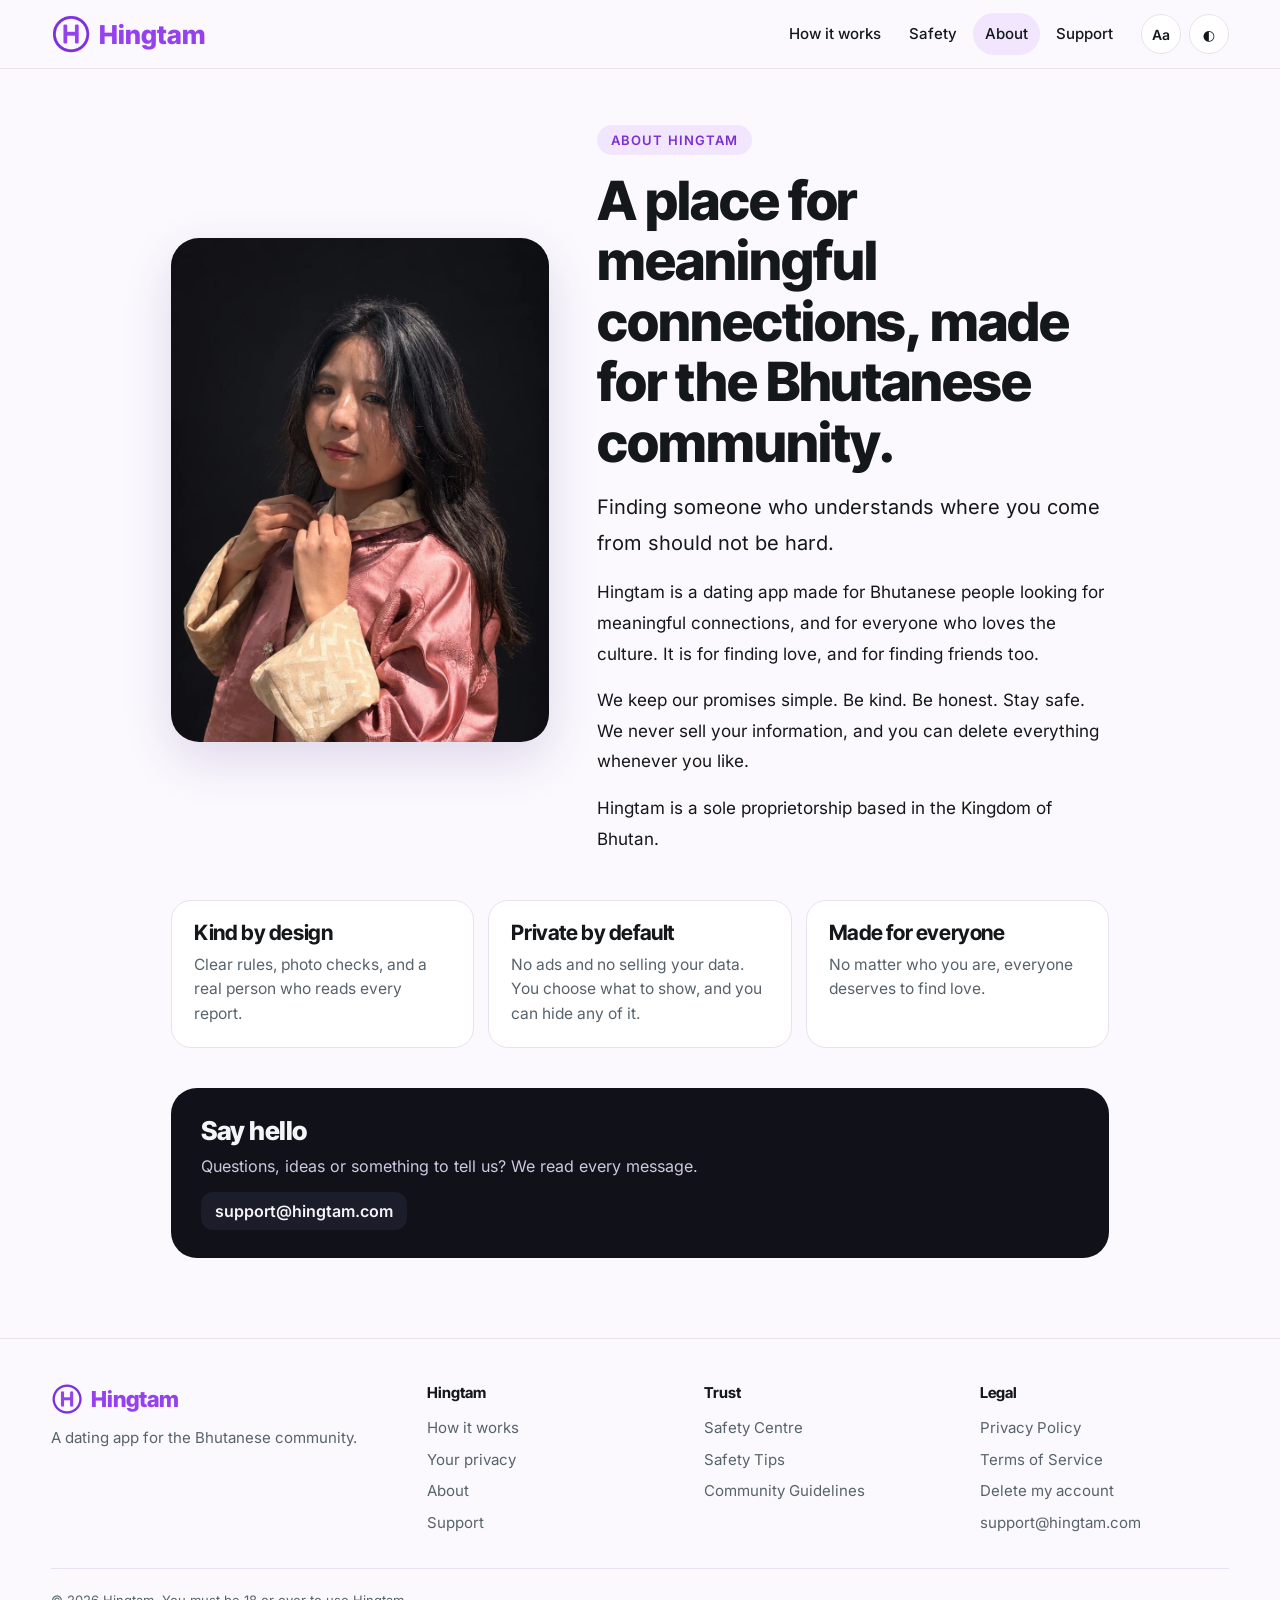
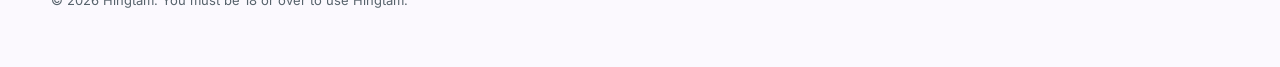
==== commit 568c4cb9: "Website: wording fixes (reply time, launch announcement, report claim, About, Safety Tips, Community" ====
--- a/about/index.html
+++ b/about/index.html
@@ -1,2 +1,2 @@
 <!doctype html>
-<html lang="en"><head><meta charset="utf-8"><meta name="viewport" content="width=device-width, initial-scale=1"><title>About | Hingtam</title><meta name="description" content="Hingtam is a dating app made for the Bhutanese community and the people who love the culture."><meta name="robots" content="noindex, nofollow"><meta property="og:title" content="About | Hingtam"><meta property="og:description" content="Hingtam is a dating app made for the Bhutanese community and the people who love the culture."><meta property="og:type" content="website"><meta property="og:url" content="https://hingtam.com/about/"><meta property="og:image" content="https://hingtam.com/assets/images/og.jpg"><meta name="twitter:card" content="summary_large_image"><link rel="icon" type="image/png" href="/assets/images/favicon.png"><link rel="preload" href="/assets/fonts/inter-400.woff2" as="font" type="font/woff2" crossorigin><link rel="stylesheet" href="/assets/site.css?v=mvner8sg"><script>if(location.hostname==="puku6157-boop.github.io"){location.replace("https://hingtam.com"+location.pathname.replace(/^\/hingtam-web/,"")+location.search+location.hash)}</script><script>try{var t=localStorage.getItem("hg-theme");if(t==="dark"||t==="light")document.documentElement.setAttribute("data-theme",t)}catch(e){}document.documentElement.classList.add("js")</script></head><body><a class="skip" href="#main">Skip to content</a><header class="site"><div class="wrap bar"><a class="brand" href="/" aria-label="Hingtam home"><img src="/assets/images/logo.png" alt="" width="40" height="40">Hingtam</a><nav class="main" id="mainNav" aria-label="Main"><a href="/#how">How it works</a><a href="/safety-centre/">Safety</a><a href="/about/" aria-current="page">About</a><a href="/support/">Support</a></nav><div class="tools"><button class="tool" id="readBtn" aria-pressed="false" title="Readable text: bigger, clearer letters" aria-label="Readable text">Aa</button><button class="tool" id="themeBtn" title="Switch light or dark" aria-label="Switch light or dark">&#9680;</button><button class="tool menu-btn" id="menuBtn" aria-expanded="false" aria-controls="mainNav" aria-label="Menu">&#9776;</button></div></div></header><main id="main"><div class="wrap narrow"><div class="about"><div class="photo"><img src="/assets/images/hero.jpg" alt="A Hingtam member in traditional dress" width="1000" height="2166"></div><div class="copy"><span class="eyebrow">About Hingtam</span><h1>A place for meaningful connections, made for the Bhutanese community.</h1><p class="first">Finding someone who understands where you come from should not be hard.</p><p>Hingtam is a dating app made for Bhutanese people looking for meaningful connections, and for everyone who loves the culture. It is for finding love, and for finding friends too.</p><p>We keep our promises simple. Be kind. Be honest. Stay safe. We never sell your information, and you can delete everything whenever you like.</p></div></div><div class="vals"><div class="val"><h2>Kind by design</h2><p>Clear rules, photo checks, and a real person who reads every report.</p></div><div class="val"><h2>Private by default</h2><p>No ads and no selling your data. You choose what to show, and you can hide any of it.</p></div><div class="val"><h2>Made for everyone</h2><p>No matter who you are and no matter where you are, everybody deserves a bit of loving.</p></div></div><div class="contact-box"><h2>Say hello</h2><p>Questions, ideas or something to tell us? We read every message.</p><code>support@hingtam.com</code></div></div></main><footer class="site"><div class="wrap"><div class="fcols"><div><a class="brand" href="/" style="font-size:22px"><img src="/assets/images/logo.png" alt="" width="32" height="32">Hingtam</a><p style="margin-top:10px;max-width:22em">A dating app for the Bhutanese community.</p></div><div><h4>Hingtam</h4><a href="/#how">How it works</a><a href="/#privacy">Your privacy</a><a href="/about/">About</a><a href="/support/">Support</a></div><div><h4>Trust</h4><a href="/safety-centre/">Safety Centre</a><a href="/safety-tips/">Safety Tips</a><a href="/community-guidelines/">Community Guidelines</a></div><div><h4>Legal</h4><a href="/privacy/">Privacy Policy</a><a href="/terms/">Terms of Service</a><a href="/delete-account/">Delete my account</a><a href="mailto:support@hingtam.com">support@hingtam.com</a></div></div><div class="fine">&copy; 2026 Hingtam. You must be 18 or over to use Hingtam.</div></div></footer><script src="/assets/site.js?v=mvner8sg" defer></script></body></html>
+<html lang="en"><head><meta charset="utf-8"><meta name="viewport" content="width=device-width, initial-scale=1"><title>About | Hingtam</title><meta name="description" content="Hingtam is a dating app made for the Bhutanese community and the people who love the culture."><meta name="robots" content="noindex, nofollow"><meta property="og:title" content="About | Hingtam"><meta property="og:description" content="Hingtam is a dating app made for the Bhutanese community and the people who love the culture."><meta property="og:type" content="website"><meta property="og:url" content="https://hingtam.com/about/"><meta property="og:image" content="https://hingtam.com/assets/images/og.jpg"><meta name="twitter:card" content="summary_large_image"><link rel="icon" type="image/png" href="/assets/images/favicon.png"><link rel="preload" href="/assets/fonts/inter-400.woff2" as="font" type="font/woff2" crossorigin><link rel="stylesheet" href="/assets/site.css?v=mvnf2du2"><script>if(location.hostname==="puku6157-boop.github.io"){location.replace("https://hingtam.com"+location.pathname.replace(/^\/hingtam-web/,"")+location.search+location.hash)}</script><script>try{var t=localStorage.getItem("hg-theme");if(t==="dark"||t==="light")document.documentElement.setAttribute("data-theme",t)}catch(e){}document.documentElement.classList.add("js")</script></head><body><a class="skip" href="#main">Skip to content</a><header class="site"><div class="wrap bar"><a class="brand" href="/" aria-label="Hingtam home"><img src="/assets/images/logo.png" alt="" width="40" height="40">Hingtam</a><nav class="main" id="mainNav" aria-label="Main"><a href="/#how">How it works</a><a href="/safety-centre/">Safety</a><a href="/about/" aria-current="page">About</a><a href="/support/">Support</a></nav><div class="tools"><button class="tool" id="readBtn" aria-pressed="false" title="Readable text: bigger, clearer letters" aria-label="Readable text">Aa</button><button class="tool" id="themeBtn" title="Switch light or dark" aria-label="Switch light or dark">&#9680;</button><button class="tool menu-btn" id="menuBtn" aria-expanded="false" aria-controls="mainNav" aria-label="Menu">&#9776;</button></div></div></header><main id="main"><div class="wrap narrow"><div class="about"><div class="photo"><img src="/assets/images/hero.jpg" alt="A Hingtam member in traditional dress" width="1000" height="2166"></div><div class="copy"><span class="eyebrow">About Hingtam</span><h1>A place for meaningful connections, made for the Bhutanese community.</h1><p class="first">Finding someone who understands where you come from should not be hard.</p><p>Hingtam is a dating app made for Bhutanese people looking for meaningful connections, and for everyone who loves the culture. It is for finding love, and for finding friends too.</p><p>We keep our promises simple. Be kind. Be honest. Stay safe. We never sell your information, and you can delete everything whenever you like.</p><p>Hingtam is a sole proprietorship based in the Kingdom of Bhutan.</p></div></div><div class="vals"><div class="val"><h2>Kind by design</h2><p>Clear rules, photo checks, and a real person who reads every report.</p></div><div class="val"><h2>Private by default</h2><p>No ads and no selling your data. You choose what to show, and you can hide any of it.</p></div><div class="val"><h2>Made for everyone</h2><p>No matter who you are, everyone deserves to find love.</p></div></div><div class="contact-box"><h2>Say hello</h2><p>Questions, ideas or something to tell us? We read every message.</p><code>support@hingtam.com</code></div></div></main><footer class="site"><div class="wrap"><div class="fcols"><div><a class="brand" href="/" style="font-size:22px"><img src="/assets/images/logo.png" alt="" width="32" height="32">Hingtam</a><p style="margin-top:10px;max-width:22em">A dating app for the Bhutanese community.</p></div><div><h4>Hingtam</h4><a href="/#how">How it works</a><a href="/#privacy">Your privacy</a><a href="/about/">About</a><a href="/support/">Support</a></div><div><h4>Trust</h4><a href="/safety-centre/">Safety Centre</a><a href="/safety-tips/">Safety Tips</a><a href="/community-guidelines/">Community Guidelines</a></div><div><h4>Legal</h4><a href="/privacy/">Privacy Policy</a><a href="/terms/">Terms of Service</a><a href="/delete-account/">Delete my account</a><a href="mailto:support@hingtam.com">support@hingtam.com</a></div></div><div class="fine">&copy; 2026 Hingtam. You must be 18 or over to use Hingtam.</div></div></footer><script src="/assets/site.js?v=mvnf2du2" defer></script></body></html>
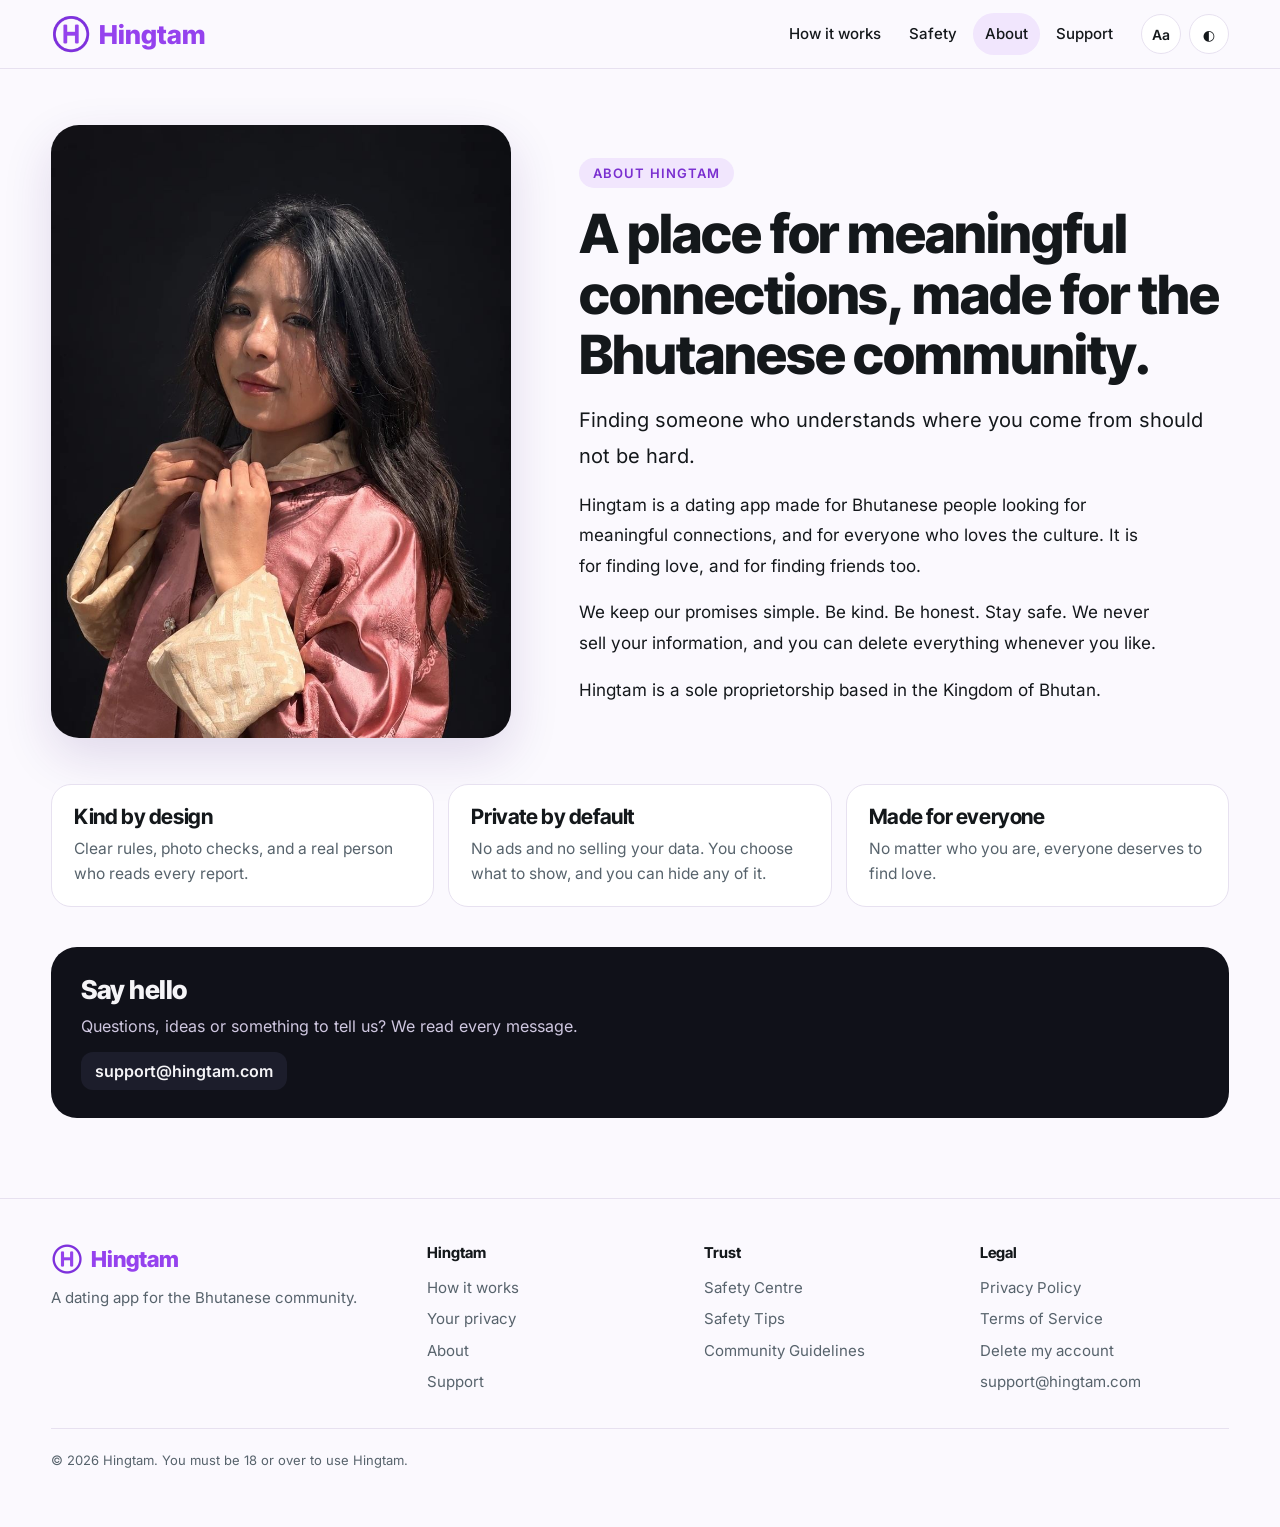
==== commit e5f01bd4: "Website: inner pages use the same width as the home page" ====
--- a/about/index.html
+++ b/about/index.html
@@ -1,2 +1,2 @@
 <!doctype html>
-<html lang="en"><head><meta charset="utf-8"><meta name="viewport" content="width=device-width, initial-scale=1"><title>About | Hingtam</title><meta name="description" content="Hingtam is a dating app made for the Bhutanese community and the people who love the culture."><meta name="robots" content="noindex, nofollow"><meta property="og:title" content="About | Hingtam"><meta property="og:description" content="Hingtam is a dating app made for the Bhutanese community and the people who love the culture."><meta property="og:type" content="website"><meta property="og:url" content="https://hingtam.com/about/"><meta property="og:image" content="https://hingtam.com/assets/images/og.jpg"><meta name="twitter:card" content="summary_large_image"><link rel="icon" type="image/png" href="/assets/images/favicon.png"><link rel="preload" href="/assets/fonts/inter-400.woff2" as="font" type="font/woff2" crossorigin><link rel="stylesheet" href="/assets/site.css?v=mvnf2du2"><script>if(location.hostname==="puku6157-boop.github.io"){location.replace("https://hingtam.com"+location.pathname.replace(/^\/hingtam-web/,"")+location.search+location.hash)}</script><script>try{var t=localStorage.getItem("hg-theme");if(t==="dark"||t==="light")document.documentElement.setAttribute("data-theme",t)}catch(e){}document.documentElement.classList.add("js")</script></head><body><a class="skip" href="#main">Skip to content</a><header class="site"><div class="wrap bar"><a class="brand" href="/" aria-label="Hingtam home"><img src="/assets/images/logo.png" alt="" width="40" height="40">Hingtam</a><nav class="main" id="mainNav" aria-label="Main"><a href="/#how">How it works</a><a href="/safety-centre/">Safety</a><a href="/about/" aria-current="page">About</a><a href="/support/">Support</a></nav><div class="tools"><button class="tool" id="readBtn" aria-pressed="false" title="Readable text: bigger, clearer letters" aria-label="Readable text">Aa</button><button class="tool" id="themeBtn" title="Switch light or dark" aria-label="Switch light or dark">&#9680;</button><button class="tool menu-btn" id="menuBtn" aria-expanded="false" aria-controls="mainNav" aria-label="Menu">&#9776;</button></div></div></header><main id="main"><div class="wrap narrow"><div class="about"><div class="photo"><img src="/assets/images/hero.jpg" alt="A Hingtam member in traditional dress" width="1000" height="2166"></div><div class="copy"><span class="eyebrow">About Hingtam</span><h1>A place for meaningful connections, made for the Bhutanese community.</h1><p class="first">Finding someone who understands where you come from should not be hard.</p><p>Hingtam is a dating app made for Bhutanese people looking for meaningful connections, and for everyone who loves the culture. It is for finding love, and for finding friends too.</p><p>We keep our promises simple. Be kind. Be honest. Stay safe. We never sell your information, and you can delete everything whenever you like.</p><p>Hingtam is a sole proprietorship based in the Kingdom of Bhutan.</p></div></div><div class="vals"><div class="val"><h2>Kind by design</h2><p>Clear rules, photo checks, and a real person who reads every report.</p></div><div class="val"><h2>Private by default</h2><p>No ads and no selling your data. You choose what to show, and you can hide any of it.</p></div><div class="val"><h2>Made for everyone</h2><p>No matter who you are, everyone deserves to find love.</p></div></div><div class="contact-box"><h2>Say hello</h2><p>Questions, ideas or something to tell us? We read every message.</p><code>support@hingtam.com</code></div></div></main><footer class="site"><div class="wrap"><div class="fcols"><div><a class="brand" href="/" style="font-size:22px"><img src="/assets/images/logo.png" alt="" width="32" height="32">Hingtam</a><p style="margin-top:10px;max-width:22em">A dating app for the Bhutanese community.</p></div><div><h4>Hingtam</h4><a href="/#how">How it works</a><a href="/#privacy">Your privacy</a><a href="/about/">About</a><a href="/support/">Support</a></div><div><h4>Trust</h4><a href="/safety-centre/">Safety Centre</a><a href="/safety-tips/">Safety Tips</a><a href="/community-guidelines/">Community Guidelines</a></div><div><h4>Legal</h4><a href="/privacy/">Privacy Policy</a><a href="/terms/">Terms of Service</a><a href="/delete-account/">Delete my account</a><a href="mailto:support@hingtam.com">support@hingtam.com</a></div></div><div class="fine">&copy; 2026 Hingtam. You must be 18 or over to use Hingtam.</div></div></footer><script src="/assets/site.js?v=mvnf2du2" defer></script></body></html>
+<html lang="en"><head><meta charset="utf-8"><meta name="viewport" content="width=device-width, initial-scale=1"><title>About | Hingtam</title><meta name="description" content="Hingtam is a dating app made for the Bhutanese community and the people who love the culture."><meta name="robots" content="noindex, nofollow"><meta property="og:title" content="About | Hingtam"><meta property="og:description" content="Hingtam is a dating app made for the Bhutanese community and the people who love the culture."><meta property="og:type" content="website"><meta property="og:url" content="https://hingtam.com/about/"><meta property="og:image" content="https://hingtam.com/assets/images/og.jpg"><meta name="twitter:card" content="summary_large_image"><link rel="icon" type="image/png" href="/assets/images/favicon.png"><link rel="preload" href="/assets/fonts/inter-400.woff2" as="font" type="font/woff2" crossorigin><link rel="stylesheet" href="/assets/site.css?v=mvnpatfh"><script>if(location.hostname==="puku6157-boop.github.io"){location.replace("https://hingtam.com"+location.pathname.replace(/^\/hingtam-web/,"")+location.search+location.hash)}</script><script>try{var t=localStorage.getItem("hg-theme");if(t==="dark"||t==="light")document.documentElement.setAttribute("data-theme",t)}catch(e){}document.documentElement.classList.add("js")</script></head><body><a class="skip" href="#main">Skip to content</a><header class="site"><div class="wrap bar"><a class="brand" href="/" aria-label="Hingtam home"><img src="/assets/images/logo.png" alt="" width="40" height="40">Hingtam</a><nav class="main" id="mainNav" aria-label="Main"><a href="/#how">How it works</a><a href="/safety-centre/">Safety</a><a href="/about/" aria-current="page">About</a><a href="/support/">Support</a></nav><div class="tools"><button class="tool" id="readBtn" aria-pressed="false" title="Readable text: bigger, clearer letters" aria-label="Readable text">Aa</button><button class="tool" id="themeBtn" title="Switch light or dark" aria-label="Switch light or dark">&#9680;</button><button class="tool menu-btn" id="menuBtn" aria-expanded="false" aria-controls="mainNav" aria-label="Menu">&#9776;</button></div></div></header><main id="main"><div class="wrap narrow"><div class="about"><div class="photo"><img src="/assets/images/hero.jpg" alt="A Hingtam member in traditional dress" width="1000" height="2166"></div><div class="copy"><span class="eyebrow">About Hingtam</span><h1>A place for meaningful connections, made for the Bhutanese community.</h1><p class="first">Finding someone who understands where you come from should not be hard.</p><p>Hingtam is a dating app made for Bhutanese people looking for meaningful connections, and for everyone who loves the culture. It is for finding love, and for finding friends too.</p><p>We keep our promises simple. Be kind. Be honest. Stay safe. We never sell your information, and you can delete everything whenever you like.</p><p>Hingtam is a sole proprietorship based in the Kingdom of Bhutan.</p></div></div><div class="vals"><div class="val"><h2>Kind by design</h2><p>Clear rules, photo checks, and a real person who reads every report.</p></div><div class="val"><h2>Private by default</h2><p>No ads and no selling your data. You choose what to show, and you can hide any of it.</p></div><div class="val"><h2>Made for everyone</h2><p>No matter who you are, everyone deserves to find love.</p></div></div><div class="contact-box"><h2>Say hello</h2><p>Questions, ideas or something to tell us? We read every message.</p><code>support@hingtam.com</code></div></div></main><footer class="site"><div class="wrap"><div class="fcols"><div><a class="brand" href="/" style="font-size:22px"><img src="/assets/images/logo.png" alt="" width="32" height="32">Hingtam</a><p style="margin-top:10px;max-width:22em">A dating app for the Bhutanese community.</p></div><div><h4>Hingtam</h4><a href="/#how">How it works</a><a href="/#privacy">Your privacy</a><a href="/about/">About</a><a href="/support/">Support</a></div><div><h4>Trust</h4><a href="/safety-centre/">Safety Centre</a><a href="/safety-tips/">Safety Tips</a><a href="/community-guidelines/">Community Guidelines</a></div><div><h4>Legal</h4><a href="/privacy/">Privacy Policy</a><a href="/terms/">Terms of Service</a><a href="/delete-account/">Delete my account</a><a href="mailto:support@hingtam.com">support@hingtam.com</a></div></div><div class="fine">&copy; 2026 Hingtam. You must be 18 or over to use Hingtam.</div></div></footer><script src="/assets/site.js?v=mvnpatfh" defer></script></body></html>
--- a/assets/site.css
+++ b/assets/site.css
@@ -46,7 +46,7 @@
 p{margin:0}
 img{max-width:100%}
 .wrap{max-width:1560px;margin-inline:auto;padding-inline:clamp(20px,4vw,56px)}
-.wrap.narrow{max-width:1040px}
+.wrap.narrow{max-width:1560px}
 :focus-visible{outline:3px solid var(--accent);outline-offset:3px;border-radius:6px}
 .skip{position:absolute;left:-999px;top:8px;background:var(--accent);color:#fff;padding:10px 16px;border-radius:10px;z-index:100;text-decoration:none;font-weight:600}
 .skip:focus{left:12px}
@@ -335,7 +335,7 @@
 .search input{padding:11px 16px 11px 40px;border-radius:999px;border:1.5px solid var(--line);background:var(--surface);color:var(--ink);font:15px var(--body);width:min(260px,100%)}
 .search::before{content:"\1F50D";position:absolute;left:14px;top:50%;transform:translateY(-50%);font-size:14px;opacity:.7}
 .found{font-size:13px;color:var(--muted);margin-top:8px;min-height:1.3em}
-.layout{display:grid;grid-template-columns:260px 1fr;gap:44px;padding-block:26px 40px;align-items:start}
+.layout{display:grid;grid-template-columns:260px minmax(0,56em);gap:44px;padding-block:26px 40px;align-items:start}
 .toc{position:sticky;top:90px;max-height:calc(100vh - 110px);overflow:auto;padding-right:6px}
 .toc h4{margin:0 0 10px;font:700 13px var(--body);letter-spacing:.08em;text-transform:uppercase;color:var(--muted)}
 .toc a{display:block;color:var(--muted);text-decoration:none;font-size:14.5px;line-height:1.35;padding:8px 12px;border-left:3px solid var(--line);margin-left:2px}
@@ -449,7 +449,7 @@
 
 /* about */
 .about{display:grid;grid-template-columns:.85fr 1.15fr;gap:48px;align-items:center;padding-block:56px 40px}
-.photo{aspect-ratio:3/4;border-radius:28px;overflow:hidden;box-shadow:var(--shadow)}
+.photo{max-width:460px;aspect-ratio:3/4;border-radius:28px;overflow:hidden;box-shadow:var(--shadow)}
 .photo img{width:100%;height:100%;object-fit:cover;object-position:top;display:block}
 .about h1{font-size:clamp(34px,5vw,54px);font-weight:800}
 .copy p{margin-top:16px;max-width:34em;font-size:17px;line-height:1.8}
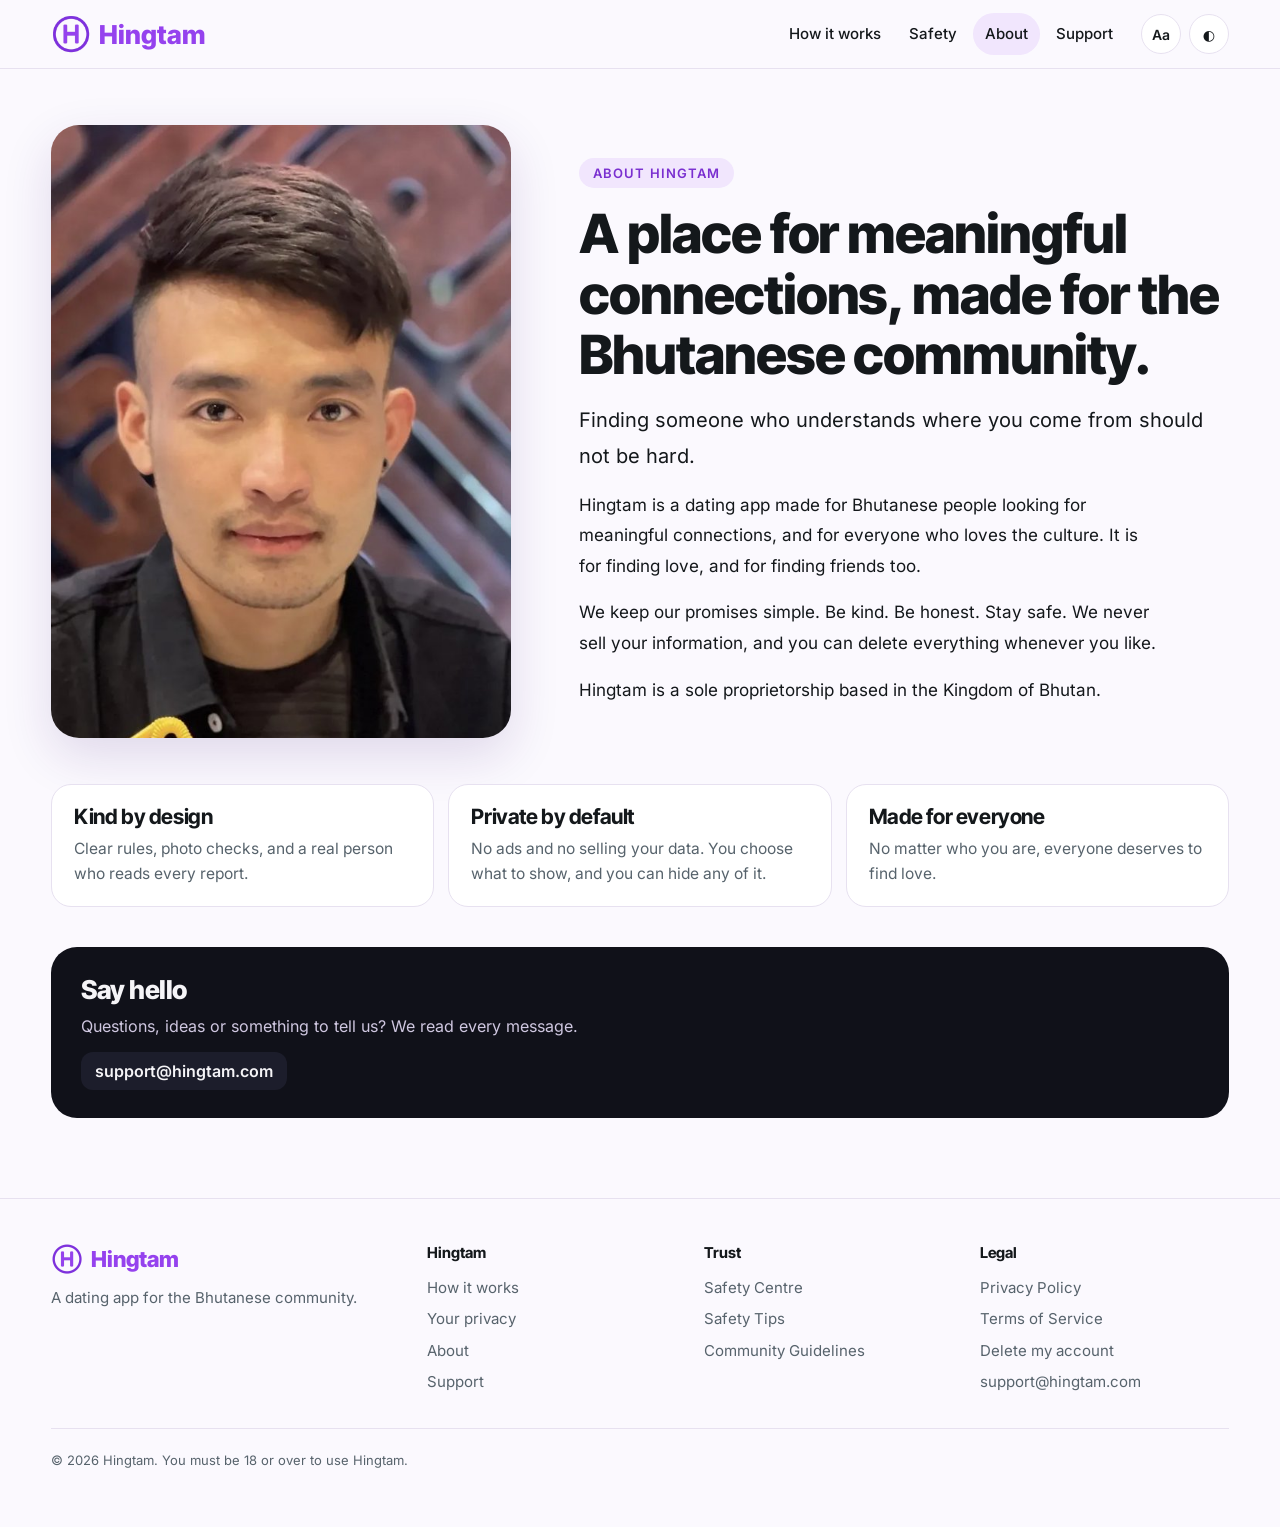
==== commit 90feb15d: "About page: Karsang's photo" ====
--- a/about/index.html
+++ b/about/index.html
@@ -1,2 +1,2 @@
 <!doctype html>
-<html lang="en"><head><meta charset="utf-8"><meta name="viewport" content="width=device-width, initial-scale=1"><title>About | Hingtam</title><meta name="description" content="Hingtam is a dating app made for the Bhutanese community and the people who love the culture."><meta name="robots" content="noindex, nofollow"><meta property="og:title" content="About | Hingtam"><meta property="og:description" content="Hingtam is a dating app made for the Bhutanese community and the people who love the culture."><meta property="og:type" content="website"><meta property="og:url" content="https://hingtam.com/about/"><meta property="og:image" content="https://hingtam.com/assets/images/og.jpg"><meta name="twitter:card" content="summary_large_image"><link rel="icon" type="image/png" href="/assets/images/favicon.png"><link rel="preload" href="/assets/fonts/inter-400.woff2" as="font" type="font/woff2" crossorigin><link rel="stylesheet" href="/assets/site.css?v=mvnpatfh"><script>if(location.hostname==="puku6157-boop.github.io"){location.replace("https://hingtam.com"+location.pathname.replace(/^\/hingtam-web/,"")+location.search+location.hash)}</script><script>try{var t=localStorage.getItem("hg-theme");if(t==="dark"||t==="light")document.documentElement.setAttribute("data-theme",t)}catch(e){}document.documentElement.classList.add("js")</script></head><body><a class="skip" href="#main">Skip to content</a><header class="site"><div class="wrap bar"><a class="brand" href="/" aria-label="Hingtam home"><img src="/assets/images/logo.png" alt="" width="40" height="40">Hingtam</a><nav class="main" id="mainNav" aria-label="Main"><a href="/#how">How it works</a><a href="/safety-centre/">Safety</a><a href="/about/" aria-current="page">About</a><a href="/support/">Support</a></nav><div class="tools"><button class="tool" id="readBtn" aria-pressed="false" title="Readable text: bigger, clearer letters" aria-label="Readable text">Aa</button><button class="tool" id="themeBtn" title="Switch light or dark" aria-label="Switch light or dark">&#9680;</button><button class="tool menu-btn" id="menuBtn" aria-expanded="false" aria-controls="mainNav" aria-label="Menu">&#9776;</button></div></div></header><main id="main"><div class="wrap narrow"><div class="about"><div class="photo"><img src="/assets/images/hero.jpg" alt="A Hingtam member in traditional dress" width="1000" height="2166"></div><div class="copy"><span class="eyebrow">About Hingtam</span><h1>A place for meaningful connections, made for the Bhutanese community.</h1><p class="first">Finding someone who understands where you come from should not be hard.</p><p>Hingtam is a dating app made for Bhutanese people looking for meaningful connections, and for everyone who loves the culture. It is for finding love, and for finding friends too.</p><p>We keep our promises simple. Be kind. Be honest. Stay safe. We never sell your information, and you can delete everything whenever you like.</p><p>Hingtam is a sole proprietorship based in the Kingdom of Bhutan.</p></div></div><div class="vals"><div class="val"><h2>Kind by design</h2><p>Clear rules, photo checks, and a real person who reads every report.</p></div><div class="val"><h2>Private by default</h2><p>No ads and no selling your data. You choose what to show, and you can hide any of it.</p></div><div class="val"><h2>Made for everyone</h2><p>No matter who you are, everyone deserves to find love.</p></div></div><div class="contact-box"><h2>Say hello</h2><p>Questions, ideas or something to tell us? We read every message.</p><code>support@hingtam.com</code></div></div></main><footer class="site"><div class="wrap"><div class="fcols"><div><a class="brand" href="/" style="font-size:22px"><img src="/assets/images/logo.png" alt="" width="32" height="32">Hingtam</a><p style="margin-top:10px;max-width:22em">A dating app for the Bhutanese community.</p></div><div><h4>Hingtam</h4><a href="/#how">How it works</a><a href="/#privacy">Your privacy</a><a href="/about/">About</a><a href="/support/">Support</a></div><div><h4>Trust</h4><a href="/safety-centre/">Safety Centre</a><a href="/safety-tips/">Safety Tips</a><a href="/community-guidelines/">Community Guidelines</a></div><div><h4>Legal</h4><a href="/privacy/">Privacy Policy</a><a href="/terms/">Terms of Service</a><a href="/delete-account/">Delete my account</a><a href="mailto:support@hingtam.com">support@hingtam.com</a></div></div><div class="fine">&copy; 2026 Hingtam. You must be 18 or over to use Hingtam.</div></div></footer><script src="/assets/site.js?v=mvnpatfh" defer></script></body></html>
+<html lang="en"><head><meta charset="utf-8"><meta name="viewport" content="width=device-width, initial-scale=1"><title>About | Hingtam</title><meta name="description" content="Hingtam is a dating app made for the Bhutanese community and the people who love the culture."><meta name="robots" content="noindex, nofollow"><meta property="og:title" content="About | Hingtam"><meta property="og:description" content="Hingtam is a dating app made for the Bhutanese community and the people who love the culture."><meta property="og:type" content="website"><meta property="og:url" content="https://hingtam.com/about/"><meta property="og:image" content="https://hingtam.com/assets/images/og.jpg"><meta name="twitter:card" content="summary_large_image"><link rel="icon" type="image/png" href="/assets/images/favicon.png"><link rel="preload" href="/assets/fonts/inter-400.woff2" as="font" type="font/woff2" crossorigin><link rel="stylesheet" href="/assets/site.css?v=mvnpin3l"><script>if(location.hostname==="puku6157-boop.github.io"){location.replace("https://hingtam.com"+location.pathname.replace(/^\/hingtam-web/,"")+location.search+location.hash)}</script><script>try{var t=localStorage.getItem("hg-theme");if(t==="dark"||t==="light")document.documentElement.setAttribute("data-theme",t)}catch(e){}document.documentElement.classList.add("js")</script></head><body><a class="skip" href="#main">Skip to content</a><header class="site"><div class="wrap bar"><a class="brand" href="/" aria-label="Hingtam home"><img src="/assets/images/logo.png" alt="" width="40" height="40">Hingtam</a><nav class="main" id="mainNav" aria-label="Main"><a href="/#how">How it works</a><a href="/safety-centre/">Safety</a><a href="/about/" aria-current="page">About</a><a href="/support/">Support</a></nav><div class="tools"><button class="tool" id="readBtn" aria-pressed="false" title="Readable text: bigger, clearer letters" aria-label="Readable text">Aa</button><button class="tool" id="themeBtn" title="Switch light or dark" aria-label="Switch light or dark">&#9680;</button><button class="tool menu-btn" id="menuBtn" aria-expanded="false" aria-controls="mainNav" aria-label="Menu">&#9776;</button></div></div></header><main id="main"><div class="wrap narrow"><div class="about"><div class="photo"><img src="/assets/images/karsang.jpg" alt="A Hingtam member" width="600" height="1240"></div><div class="copy"><span class="eyebrow">About Hingtam</span><h1>A place for meaningful connections, made for the Bhutanese community.</h1><p class="first">Finding someone who understands where you come from should not be hard.</p><p>Hingtam is a dating app made for Bhutanese people looking for meaningful connections, and for everyone who loves the culture. It is for finding love, and for finding friends too.</p><p>We keep our promises simple. Be kind. Be honest. Stay safe. We never sell your information, and you can delete everything whenever you like.</p><p>Hingtam is a sole proprietorship based in the Kingdom of Bhutan.</p></div></div><div class="vals"><div class="val"><h2>Kind by design</h2><p>Clear rules, photo checks, and a real person who reads every report.</p></div><div class="val"><h2>Private by default</h2><p>No ads and no selling your data. You choose what to show, and you can hide any of it.</p></div><div class="val"><h2>Made for everyone</h2><p>No matter who you are, everyone deserves to find love.</p></div></div><div class="contact-box"><h2>Say hello</h2><p>Questions, ideas or something to tell us? We read every message.</p><code>support@hingtam.com</code></div></div></main><footer class="site"><div class="wrap"><div class="fcols"><div><a class="brand" href="/" style="font-size:22px"><img src="/assets/images/logo.png" alt="" width="32" height="32">Hingtam</a><p style="margin-top:10px;max-width:22em">A dating app for the Bhutanese community.</p></div><div><h4>Hingtam</h4><a href="/#how">How it works</a><a href="/#privacy">Your privacy</a><a href="/about/">About</a><a href="/support/">Support</a></div><div><h4>Trust</h4><a href="/safety-centre/">Safety Centre</a><a href="/safety-tips/">Safety Tips</a><a href="/community-guidelines/">Community Guidelines</a></div><div><h4>Legal</h4><a href="/privacy/">Privacy Policy</a><a href="/terms/">Terms of Service</a><a href="/delete-account/">Delete my account</a><a href="mailto:support@hingtam.com">support@hingtam.com</a></div></div><div class="fine">&copy; 2026 Hingtam. You must be 18 or over to use Hingtam.</div></div></footer><script src="/assets/site.js?v=mvnpin3l" defer></script></body></html>
